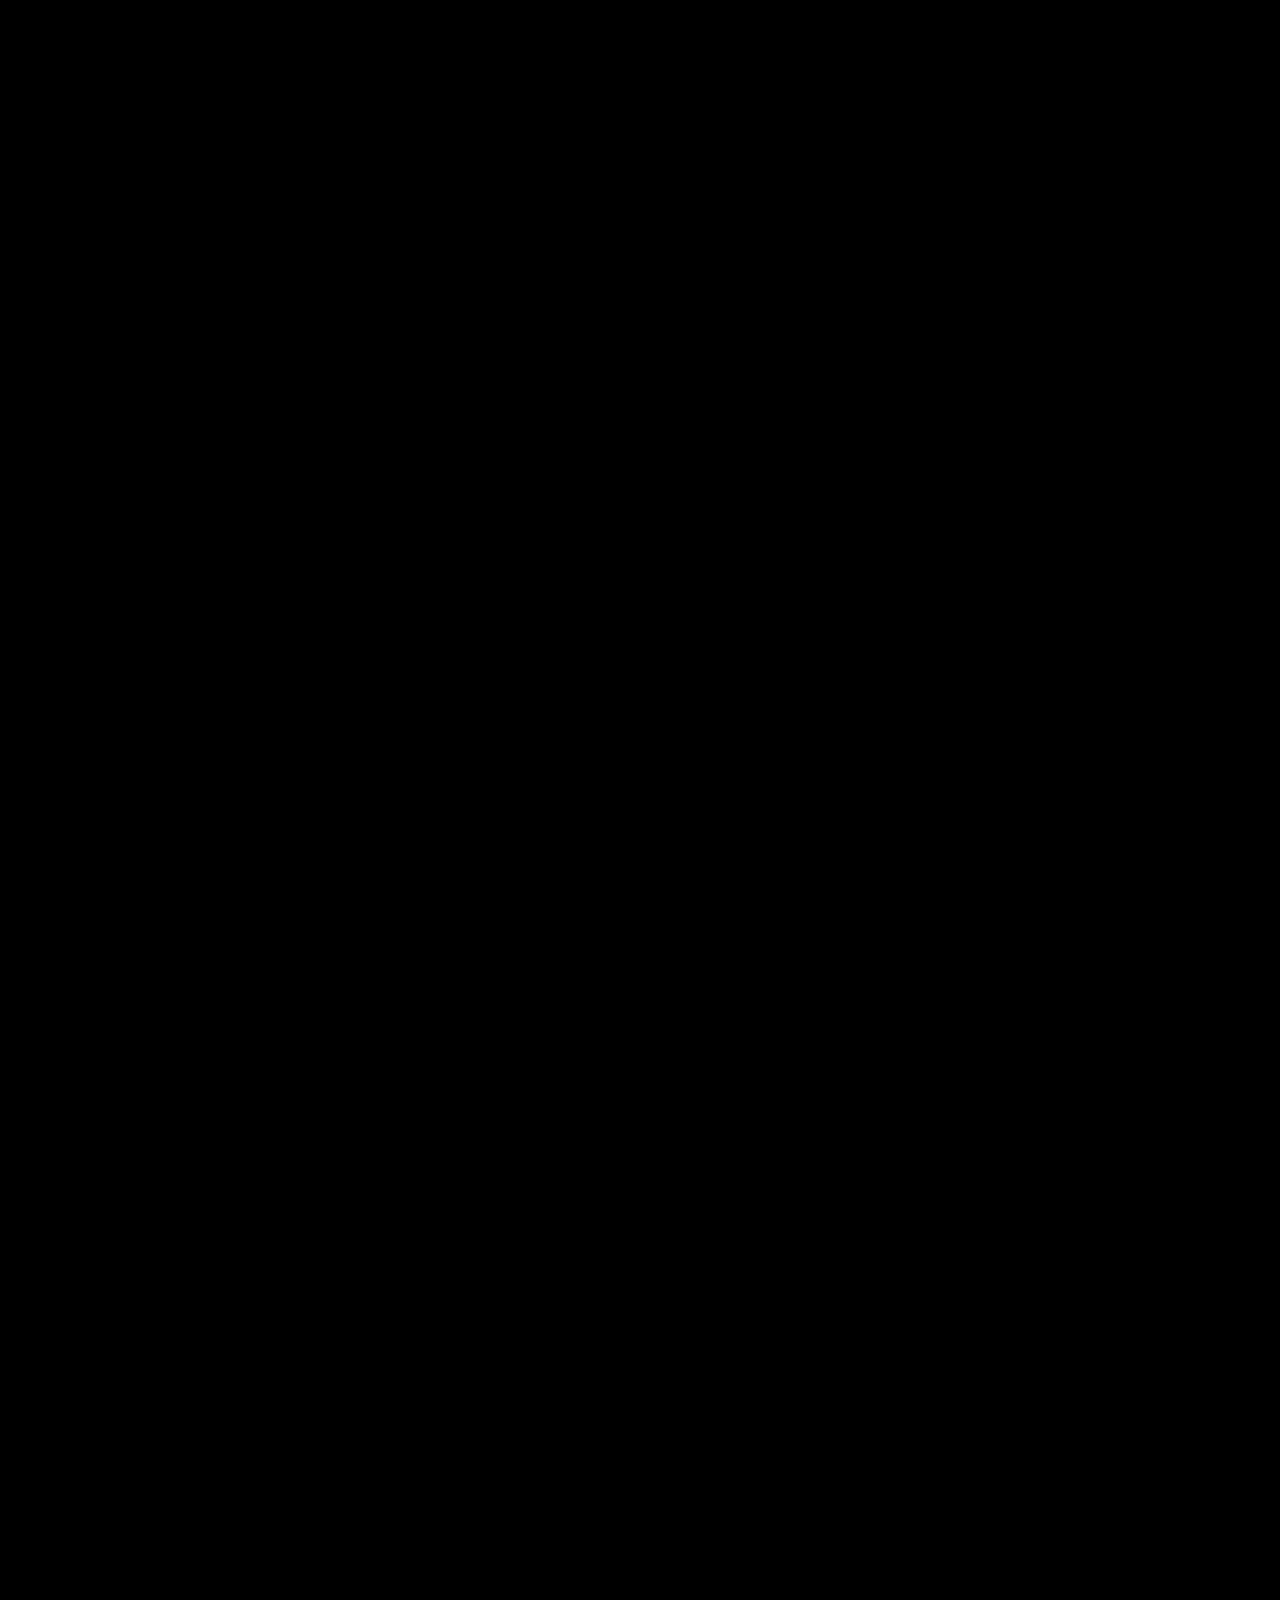
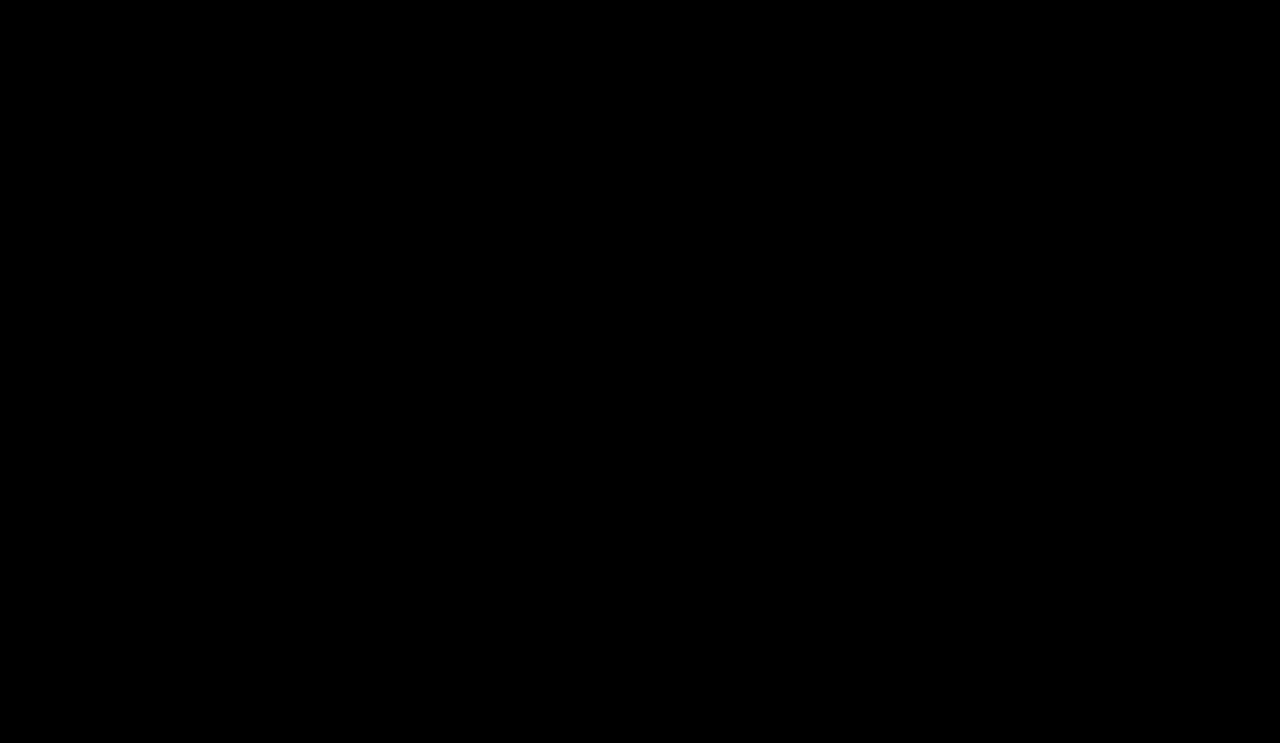
==== galerie.html @ baab4186 "Replace all site images, add design systems, gallery page, and living guide Site-wide image replacem" ====
<!DOCTYPE html>
<html lang="de" data-theme="dark"><head>
  <meta charset="UTF-8">
  <meta name="viewport" content="width=device-width, initial-scale=1.0">
  <title>Galerie — Fudoshin Karate-Do Club Wien</title>
  <meta name="description" content="Fotos aus dem Training, Prüfungen und Veranstaltungen des Fudoshin Karate-Do Club Wien.">
  <meta name="theme-color" id="metaThemeColor" content="#000000">
  <link rel="icon" type="image/svg+xml" href="data:image/svg+xml,%3Csvg xmlns='http://www.w3.org/2000/svg' viewBox='0 0 64 64'%3E%3Ccircle cx='32' cy='32' r='22' fill='%23b53a3a' stroke='white' stroke-width='8'/%3E%3C/svg%3E">
  <link rel="preconnect" href="https://fonts.googleapis.com">
  <link rel="preconnect" href="https://fonts.gstatic.com" crossorigin="">
  <link href="https://fonts.googleapis.com/css2?family=Bebas+Neue&amp;family=IBM+Plex+Mono:ital,wght@0,400;0,700;1,400&amp;display=swap" rel="stylesheet">

  <link rel="stylesheet" href="styles.css">
  <style>
    /* ═══════════════════════════════════════════
       GALLERY PAGE — cluster layout
    ═══════════════════════════════════════════ */
    .gallery-cluster {
      grid-column: 1 / -1;
      margin-bottom: 4rem;
    }
    .gallery-cluster__header {
      display: flex;
      align-items: baseline;
      gap: 1rem;
      margin-bottom: 1.2rem;
      padding-bottom: 0.6rem;
      border-bottom: 1px solid color-mix(in srgb, var(--color-border) 20%, transparent);
    }
    .gallery-cluster__title {
      font-family: var(--font-display);
      font-size: clamp(1.4rem, 2.5vw, 2rem);
      text-transform: uppercase;
      letter-spacing: 0.02em;
    }
    .gallery-cluster__count {
      font-size: 0.72rem;
      opacity: 0.3;
      letter-spacing: 0.08em;
    }
    .gallery-cluster__grid {
      display: grid;
      grid-template-columns: repeat(4, 1fr);
      gap: var(--gap);
    }
    .gallery-cluster__item {
      overflow: hidden;
      cursor: pointer;
    }
    .gallery-cluster__item img {
      width: 100%;
      aspect-ratio: 3/2;
      object-fit: cover;
      transition: transform 500ms var(--ease-out), filter 300ms ease;
    }
    .gallery-cluster__item:hover img {
      transform: scale(1.03);
      filter: brightness(1.1);
    }
    .gallery-cluster__item:active img {
      transform: scale(0.96);
      transition: transform 80ms ease;
    }
    /* Caption — hidden by default, activate with .gallery-cluster--captions on parent */
    .gallery-cluster__caption {
      display: none;
      font-size: 0.7rem;
      opacity: 0.4;
      padding: 0.4rem 0;
      letter-spacing: 0.03em;
    }
    .gallery-cluster--captions .gallery-cluster__caption {
      display: block;
    }
    @media (max-width: 768px) {
      .gallery-cluster__grid { grid-template-columns: repeat(2, 1fr); }
    }
  </style>
</head>
<body>

  <!-- NAV — same as index.html, links point to index.html#section -->
  <nav class="nav" role="navigation" aria-label="Hauptnavigation">
    <a href="index.html" class="nav__logo">Fudoshin Karate-Do</a>
    <ul class="nav__links">
      <li><a href="index.html#ueber" data-i18n="nav.about">Über uns</a></li>
      <li><a href="index.html#training" data-i18n="nav.schedule">Trainingszeiten</a></li>
      <li><a href="index.html#preise" data-i18n="nav.pricing">Preise</a></li>
      <li><a href="index.html#team" data-i18n="nav.team">Team</a></li>
      <li><a href="galerie.html" class="nav__active">Galerie</a></li>
      <li><a href="index.html#sommercamp" data-i18n="nav.camp">Sommercamp</a></li>
      <li><a href="index.html#kontakt" data-i18n="nav.contact">Kontakt</a></li>
      <li><a href="index.html#mitglied" class="nav__cta" data-i18n="nav.cta">Mitglied werden</a></li>
    </ul>
    <button class="nav__theme" id="themeToggle" aria-label="Theme wechseln">
      <span class="icon-moon">☽</span>
      <span class="icon-sun">☀</span>
    </button>
    <button class="nav__hamburger" id="hamburger" aria-label="Menü öffnen" aria-expanded="false">
      <span></span><span></span><span></span>
    </button>
  </nav>

  <!-- NAV — mobile overlay -->
  <div class="nav__overlay" id="nav-overlay" role="dialog" aria-modal="true" aria-label="Navigation">
    <button class="nav__close" id="navClose" aria-label="Menü schließen">✕</button>
    <a href="index.html#ueber" data-i18n="nav.about">Über uns</a>
    <a href="index.html#training" data-i18n="nav.schedule">Trainingszeiten</a>
    <a href="index.html#preise" data-i18n="nav.pricing">Preise</a>
    <a href="index.html#team" data-i18n="nav.team">Team</a>
    <a href="galerie.html">Galerie</a>
    <a href="index.html#sommercamp" data-i18n="nav.camp">Sommercamp</a>
    <a href="index.html#kontakt" data-i18n="nav.contact">Kontakt</a>
    <a href="index.html#mitglied" class="nav__cta-overlay" data-i18n="nav.cta">Mitglied werden</a>
    <div class="nav__overlay-footer">
      <span class="nav__overlay-footer-brand">Fudoshin Karate-Do · Wien</span>
      <span class="nav__overlay-footer-meta">Shotokan · Seit 2010</span>
    </div>
  </div>

  <!-- MAIN -->
  <div class="container_all">
    <div class="container_content">

      <section class="section" id="galerie">
        <div class="section_wrapper">
          <h2 class="reveal">Galerie</h2>

          <!-- CLUSTER: TRAINING -->
          <div class="gallery-cluster reveal-group">
            <div class="gallery-cluster__header">
              <h3 class="gallery-cluster__title">Training</h3>
              <span class="gallery-cluster__count">12 Fotos</span>
            </div>
            <div class="gallery-cluster__grid">
              <figure class="gallery-cluster__item"><img src="images/gallery/fudoshin-karate-do-wien_kata-line-wide.jpg" alt="Kata-Training in der Gruppe — Fudoshin Karate-Do Wien" loading="lazy"><figcaption class="gallery-cluster__caption"></figcaption></figure>
              <figure class="gallery-cluster__item"><img src="images/gallery/fudoshin-karate-do-wien_kata-row-wide.jpg" alt="Zenkutsu-dachi Reihe — Fudoshin Karate-Do Wien" loading="lazy"><figcaption class="gallery-cluster__caption"></figcaption></figure>
              <figure class="gallery-cluster__item"><img src="images/gallery/fudoshin-karate-do-wien_instructor-leading.jpg" alt="Trainer leitet das Training — Fudoshin Karate-Do Wien" loading="lazy"><figcaption class="gallery-cluster__caption"></figcaption></figure>
              <figure class="gallery-cluster__item"><img src="images/gallery/fudoshin-karate-do-wien_group-kumite.jpg" alt="Kumite-Übung in der Gruppe — Fudoshin Karate-Do Wien" loading="lazy"><figcaption class="gallery-cluster__caption"></figcaption></figure>
              <figure class="gallery-cluster__item"><img src="images/gallery/fudoshin-karate-do-wien_group-technique.jpg" alt="Techniktraining — Fudoshin Karate-Do Wien" loading="lazy"><figcaption class="gallery-cluster__caption"></figcaption></figure>
              <figure class="gallery-cluster__item"><img src="images/gallery/fudoshin-karate-do-wien_kumite-sparring.jpg" alt="Kumite-Sparring — Fudoshin Karate-Do Wien" loading="lazy"><figcaption class="gallery-cluster__caption"></figcaption></figure>
              <figure class="gallery-cluster__item"><img src="images/gallery/fudoshin-karate-do-wien_kick-portrait.jpg" alt="Mae-geri Übung — Fudoshin Karate-Do Wien" loading="lazy"><figcaption class="gallery-cluster__caption"></figcaption></figure>
              <figure class="gallery-cluster__item"><img src="images/gallery/fudoshin-karate-do-wien_kick-line-portrait.jpg" alt="Kick-Übung an der Bank — Fudoshin Karate-Do Wien" loading="lazy"><figcaption class="gallery-cluster__caption"></figcaption></figure>
              <figure class="gallery-cluster__item"><img src="images/gallery/fudoshin-karate-do-wien_group-kick-line.jpg" alt="Kick-Reihe im Training — Fudoshin Karate-Do Wien" loading="lazy"><figcaption class="gallery-cluster__caption"></figcaption></figure>
              <figure class="gallery-cluster__item"><img src="images/gallery/fudoshin-karate-do-wien_seiza-meditation.jpg" alt="Seiza-Meditation im Dojo — Fudoshin Karate-Do Wien" loading="lazy"><figcaption class="gallery-cluster__caption"></figcaption></figure>
              <figure class="gallery-cluster__item"><img src="images/gallery/fudoshin-karate-do-wien_training-walk.jpg" alt="Training im Dojo — Fudoshin Karate-Do Wien" loading="lazy"><figcaption class="gallery-cluster__caption"></figcaption></figure>
              <figure class="gallery-cluster__item"><img src="images/gallery/fudoshin-karate-do-wien_kata-line-close.jpg" alt="Kata-Training Nahaufnahme — Fudoshin Karate-Do Wien" loading="lazy"><figcaption class="gallery-cluster__caption"></figcaption></figure>
            </div>
          </div>

          <!-- CLUSTER: PRÜFUNG -->
          <div class="gallery-cluster reveal-group">
            <div class="gallery-cluster__header">
              <h3 class="gallery-cluster__title">Gürtelprüfung 2025</h3>
              <span class="gallery-cluster__count">8 Fotos</span>
            </div>
            <div class="gallery-cluster__grid">
              <figure class="gallery-cluster__item"><img src="images/gallery/fudoshin-karate-do-wien_prufung-hall-overview.jpg" alt="Gürtelprüfung Übersicht — Fudoshin Karate-Do Wien" loading="lazy"><figcaption class="gallery-cluster__caption"></figcaption></figure>
              <figure class="gallery-cluster__item"><img src="images/gallery/fudoshin-karate-do-wien_prufung-kids-kata.jpg" alt="Kinder bei der Kata-Prüfung — Fudoshin Karate-Do Wien" loading="lazy"><figcaption class="gallery-cluster__caption"></figcaption></figure>
              <figure class="gallery-cluster__item"><img src="images/gallery/fudoshin-karate-do-wien_prufung-kata-line.jpg" alt="Kata-Reihe bei der Prüfung — Fudoshin Karate-Do Wien" loading="lazy"><figcaption class="gallery-cluster__caption"></figcaption></figure>
              <figure class="gallery-cluster__item"><img src="images/gallery/fudoshin-karate-do-wien_prufung-kids-wide.jpg" alt="Kinder-Prüfung Gruppenaufnahme — Fudoshin Karate-Do Wien" loading="lazy"><figcaption class="gallery-cluster__caption"></figcaption></figure>
              <figure class="gallery-cluster__item"><img src="images/gallery/fudoshin-karate-do-wien_prufung-solo-kid.jpg" alt="Einzelprüfung Kind — Fudoshin Karate-Do Wien" loading="lazy"><figcaption class="gallery-cluster__caption"></figcaption></figure>
              <figure class="gallery-cluster__item"><img src="images/gallery/fudoshin-karate-do-wien_prufung-certificate.jpg" alt="Urkundenverleihung — Fudoshin Karate-Do Wien" loading="lazy"><figcaption class="gallery-cluster__caption"></figcaption></figure>
              <figure class="gallery-cluster__item"><img src="images/gallery/fudoshin-karate-do-wien_prufung-group-celebration.jpg" alt="Gruppenfeier nach der Prüfung — Fudoshin Karate-Do Wien" loading="lazy"><figcaption class="gallery-cluster__caption"></figcaption></figure>
              <figure class="gallery-cluster__item"><img src="images/gallery/fudoshin-karate-do-wien_prufung-trainers-kids.jpg" alt="Trainer feiern mit Kindern — Fudoshin Karate-Do Wien" loading="lazy"><figcaption class="gallery-cluster__caption"></figcaption></figure>
            </div>
          </div>

          <!-- CLUSTER: SELBSTVERTEIDIGUNG (placeholder) -->
          <!--
          <div class="gallery-cluster reveal-group">
            <div class="gallery-cluster__header">
              <h3 class="gallery-cluster__title">Selbstverteidigung</h3>
              <span class="gallery-cluster__count">— Fotos folgen</span>
            </div>
            <div class="gallery-cluster__grid"></div>
          </div>
          -->

        </div>
      </section>

    </div>
  </div>

  <!-- FOOTER — same as index.html -->
  <footer class="footer reveal">
    <div class="footer__brand">
      <div class="footer__brand-header">
        <h2>Fudoshin<br>Karate-Do</h2>
        <img class="footer__brand-logo" src="images/thumb/photo-01.png" alt="Fudoshin Karate-Do Club Wien" loading="lazy">
      </div>
      <p data-i18n="footer.tagline">Shotokan Karate · Wien, Österreich</p>
      <div class="footer__social">
        <a href="https://www.facebook.com/groups/2902313330065879/" target="_blank" rel="noopener" aria-label="Facebook"><svg viewBox="0 0 24 24"><path d="M24 12.073c0-6.627-5.373-12-12-12s-12 5.373-12 12c0 5.99 4.388 10.954 10.125 11.854v-8.385H7.078v-3.47h3.047V9.43c0-3.007 1.792-4.669 4.533-4.669 1.312 0 2.686.235 2.686.235v2.953H15.83c-1.491 0-1.956.925-1.956 1.874v2.25h3.328l-.532 3.47h-2.796v8.385C19.612 23.027 24 18.062 24 12.073z"/></svg></a>
        <a href="#" target="_blank" rel="noopener" aria-label="Instagram"><svg viewBox="0 0 24 24"><path d="M12 2.163c3.204 0 3.584.012 4.85.07 3.252.148 4.771 1.691 4.919 4.919.058 1.265.069 1.645.069 4.849 0 3.205-.012 3.584-.069 4.849-.149 3.225-1.664 4.771-4.919 4.919-1.266.058-1.644.07-4.85.07-3.204 0-3.584-.012-4.849-.07-3.26-.149-4.771-1.699-4.919-4.92-.058-1.265-.07-1.644-.07-4.849 0-3.204.013-3.583.07-4.849.149-3.227 1.664-4.771 4.919-4.919 1.266-.057 1.645-.069 4.849-.069zM12 0C8.741 0 8.333.014 7.053.072 2.695.272.273 2.69.073 7.052.014 8.333 0 8.741 0 12c0 3.259.014 3.668.072 4.948.2 4.358 2.618 6.78 6.98 6.98C8.333 23.986 8.741 24 12 24c3.259 0 3.668-.014 4.948-.072 4.354-.2 6.782-2.618 6.979-6.98.059-1.28.073-1.689.073-4.948 0-3.259-.014-3.667-.072-4.947-.196-4.354-2.617-6.78-6.979-6.98C15.668.014 15.259 0 12 0zm0 5.838a6.162 6.162 0 100 12.324 6.162 6.162 0 000-12.324zM12 16a4 4 0 110-8 4 4 0 010 8zm6.406-11.845a1.44 1.44 0 100 2.881 1.44 1.44 0 000-2.881z"/></svg></a>
      </div>
    </div>
    <div class="footer__col">
      <h3 data-i18n="footer.nav.title">Navigation</h3>
      <ul>
        <li><a href="index.html#ueber" data-i18n="nav.about">Über uns</a></li>
        <li><a href="index.html#training" data-i18n="nav.schedule">Trainingszeiten</a></li>
        <li><a href="index.html#preise" data-i18n="nav.pricing">Preise</a></li>
        <li><a href="index.html#team" data-i18n="nav.team">Team</a></li>
        <li><a href="index.html#aktivitaeten" data-i18n="nav.activities">Aktivitäten</a></li>
      </ul>
    </div>
    <div class="footer__col">
      <h3 data-i18n="footer.locations.title">Standorte</h3>
      <ul>
        <li>Pöchlarnstraße 14, 1200</li>
        <li>Wolfgang-Schmälzl-Gasse 13, 1020</li>
        <li>Karajangasse 14, 1200</li>
      </ul>
    </div>
    <div class="footer__col">
      <h3 data-i18n="footer.credit.title">Website Design</h3>
      <ul><li><a href="https://sethweiner.org" target="_blank" rel="noopener">Seth Weiner</a></li></ul>
      <p class="footer__sportunion" data-i18n="footer.sportunion">Mitglied der Sportunion Wien</p>
      <p class="footer__sponsor-cta"><a href="mailto:office@fudoshin.at?subject=Sponsoring-Anfrage" data-i18n="footer.sponsor">Sponsoring-Anfrage →</a></p>
    </div>
    <div class="footer__bottom">
      <span data-i18n="footer.copyright">© 2026 Fudoshin Karate-Do Club Wien</span>
      <span data-i18n-html="footer.legal"><a href="#">Impressum</a> · <a href="#">Datenschutz</a></span>
    </div>
  </footer>

  <!-- LIGHTBOX — same as index.html -->
  <div class="lightbox" id="lightbox" role="dialog" aria-modal="true" aria-label="Foto-Galerie">
    <button class="lightbox__close" id="lightboxClose" aria-label="Schließen">✕</button>
    <button class="lightbox__nav lightbox__prev" id="lightboxPrev" aria-label="Vorheriges Bild">‹</button>
    <button class="lightbox__nav lightbox__next" id="lightboxNext" aria-label="Nächstes Bild">›</button>
    <img class="lightbox__img" id="lightboxImg" src="" alt="">
    <div class="lightbox__counter" id="lightboxCounter"></div>
  </div>

  <script>
    // ── THEME ──
    const storedTheme = localStorage.getItem('fudoshin-theme');
    if (storedTheme) document.documentElement.setAttribute('data-theme', storedTheme);
    document.getElementById('themeToggle').addEventListener('click', () => {
      const next = document.documentElement.getAttribute('data-theme') === 'dark' ? 'light' : 'dark';
      document.documentElement.setAttribute('data-theme', next);
      localStorage.setItem('fudoshin-theme', next);
    });

    // ── HAMBURGER ──
    const hamburger = document.getElementById('hamburger');
    const overlay = document.getElementById('nav-overlay');
    const navClose = document.getElementById('navClose');
    hamburger.addEventListener('click', () => { overlay.classList.add('is-open'); document.body.style.overflow = 'hidden'; });
    navClose.addEventListener('click', () => { overlay.classList.remove('is-open'); document.body.style.overflow = ''; });
    overlay.querySelectorAll('a').forEach(a => a.addEventListener('click', () => { overlay.classList.remove('is-open'); document.body.style.overflow = ''; }));

    // ── SCROLL REVEAL ──
    const revealEls = document.querySelectorAll('.reveal, .reveal-group');
    const observer = new IntersectionObserver((entries) => {
      entries.forEach(entry => {
        if (entry.isIntersecting) { entry.target.classList.add('revealed'); observer.unobserve(entry.target); }
      });
    }, { threshold: 0.12 });
    revealEls.forEach(el => observer.observe(el));

    // ── LIGHTBOX ──
    const allImages = document.querySelectorAll('.gallery-cluster__item img');
    const lightbox = document.getElementById('lightbox');
    const lightboxImg = document.getElementById('lightboxImg');
    let currentIdx = 0;

    function openLightbox(idx) {
      currentIdx = idx;
      lightboxImg.src = allImages[idx].src;
      lightboxImg.alt = allImages[idx].alt;
      document.getElementById('lightboxCounter').textContent = (idx + 1) + ' / ' + allImages.length;
      lightbox.classList.add('is-open');
      document.body.style.overflow = 'hidden';
    }
    function closeLightbox() {
      lightbox.classList.remove('is-open');
      lightboxImg.src = '';
      document.body.style.overflow = '';
    }
    function navigate(dir) {
      currentIdx = (currentIdx + dir + allImages.length) % allImages.length;
      lightboxImg.src = allImages[currentIdx].src;
      lightboxImg.alt = allImages[currentIdx].alt;
      document.getElementById('lightboxCounter').textContent = (currentIdx + 1) + ' / ' + allImages.length;
    }

    allImages.forEach((img, idx) => {
      img.closest('.gallery-cluster__item').addEventListener('click', () => openLightbox(idx));
    });
    document.getElementById('lightboxClose').addEventListener('click', closeLightbox);
    document.getElementById('lightboxPrev').addEventListener('click', () => navigate(-1));
    document.getElementById('lightboxNext').addEventListener('click', () => navigate(1));
    lightbox.addEventListener('click', e => { if (e.target === lightbox) closeLightbox(); });
    document.addEventListener('keydown', e => {
      if (!lightbox.classList.contains('is-open')) return;
      if (e.key === 'Escape') closeLightbox();
      if (e.key === 'ArrowLeft') navigate(-1);
      if (e.key === 'ArrowRight') navigate(1);
    });

    // Touch swipe
    let touchStartX = 0, touchDeltaX = 0, isSwiping = false;
    lightbox.addEventListener('touchstart', e => { touchStartX = e.touches[0].clientX; touchDeltaX = 0; isSwiping = true; }, { passive: true });
    lightbox.addEventListener('touchmove', e => { if (!isSwiping) return; touchDeltaX = e.touches[0].clientX - touchStartX; lightboxImg.style.transform = 'translateX(' + (touchDeltaX * 0.3) + 'px)'; }, { passive: true });
    lightbox.addEventListener('touchend', () => { lightboxImg.style.transform = ''; if (Math.abs(touchDeltaX) > 50) navigate(touchDeltaX > 0 ? -1 : 1); isSwiping = false; });
  </script>
</body>
</html>
---- styles.css ----
/* ═══════════════════════════════════════════
       DESIGN TOKENS — from Webflow variables
       Toggle by setting [data-theme] on <html>
    ═══════════════════════════════════════════ */
    [data-theme="dark"] {
      --color-bg:       hsla(0, 0%, 0%, 1);
      --color-fg:       hsla(0, 0%, 92%, 1);
      --color-red:      hsla(0, 53%, 50%, 1);
      --color-surface:  hsla(0, 0%, 6%, 1);
      --color-mid:      hsla(0, 0%, 20%, 1);
      --scrollbar-bg:   hsla(0, 0%, 8%, 1);
      --scrollbar-thumb:hsla(0, 53%, 50%, 1);
    }

    [data-theme="light"] {
      --color-bg:       hsla(0, 0%, 97%, 1);
      --color-fg:       hsla(0, 0%, 8%, 1);
      --color-red:      hsla(0, 53%, 45%, 1);
      --color-surface:  hsla(0, 0%, 93%, 1);
      --color-mid:      hsla(0, 0%, 75%, 1);
      --scrollbar-bg:   hsla(0, 0%, 90%, 1);
      --scrollbar-thumb:hsla(0, 53%, 45%, 1);
    }

    :root {
      --color-text:    var(--color-fg);
      --color-border:  var(--color-fg);
      --color-off:     transparent;
      --color-accent:  var(--color-red);
      --font-display:  'Bebas Neue', sans-serif;
      --font-body:     Arial, sans-serif;
      --nav-h:         4rem;
      --pad:           6rem;
      --gap:           2rem;
      --ease-out:      cubic-bezier(0.16, 1, 0.3, 1);
      --t-theme:       background-color 400ms var(--ease-out),
                       color 400ms var(--ease-out),
                       border-color 400ms var(--ease-out);
    }

    /* ═══════════════════════════════════════════
       MOBILE TAP & PRESS STATES
    ═══════════════════════════════════════════ */
    @media (hover: none) and (pointer: coarse) {
      /* Eliminate tap-highlight on all interactive elements */
      *, *::before, *::after { -webkit-tap-highlight-color: transparent; }

      /* Subtle scale-down on press for haptic feel */
      .nav__links a:active,
      .nav__overlay a:active,
      .nav__theme:active,
      .nav__lang-btn:active,
      .nav__hamburger:active,
      .form-strip__cta:active,
      .sticker__tab:active,
      .sticker__cta:active,
      .footer a:active,
      .gt-cell--day:active,
      .preise-card:active,
      .photo-grid img:active,
      .legal-trigger:active {
        transform: scale(0.96);
        transition: transform 80ms ease;
      }

      /* Brand-red flash on tap for key interactive elements */
      .nav__overlay a:active,
      .form-strip__cta:active,
      .sticker__cta:active,
      .nav__links a:active {
        color: var(--color-accent);
      }
      .form-strip__cta:active {
        border-color: var(--color-accent);
      }
      .form-strip__cta--accent:active {
        background: #8b2d2d;
        border-color: #8b2d2d;
        color: #fff;
      }
    }

    /* ═══════════════════════════════════════════
       CUSTOM SCROLLBAR
    ═══════════════════════════════════════════ */
    ::-webkit-scrollbar               { width: 6px; }
    ::-webkit-scrollbar-track         { background: var(--scrollbar-bg); }
    ::-webkit-scrollbar-thumb         { background: var(--scrollbar-thumb); border-radius: 3px; }
    ::-webkit-scrollbar-thumb:hover   { background: var(--color-accent); }
    * { scrollbar-width: thin; scrollbar-color: var(--scrollbar-thumb) var(--scrollbar-bg); }

    /* ═══════════════════════════════════════════
       TEXT SELECTION
    ═══════════════════════════════════════════ */
    ::selection      { background: hsla(0, 53%, 50%, 0.4); }
    ::-moz-selection { background: hsla(0, 53%, 50%, 0.4); }

    /* ═══════════════════════════════════════════
       RESET
    ═══════════════════════════════════════════ */
    *, *::before, *::after { box-sizing: border-box; margin: 0; padding: 0; }

    html { scrollbar-gutter: stable; }

    body {
      background: var(--color-bg);
      color: var(--color-text);
      font-family: var(--font-body);
      font-size: 18px;
      line-height: 1.3;
      transition: var(--t-theme);
      overflow-x: hidden;
      opacity: 0;
    }
    body.is-loaded {
      opacity: 1;
      transition: opacity 600ms ease;
    }

    img  { display: block; max-width: 100%; }
    a    { color: inherit; text-decoration: none; }

    h1 {
      font-family: var(--font-display);
      font-size: clamp(3rem, 8vw, 5rem);
      line-height: 1;
      font-weight: 400;
      text-transform: uppercase;
    }
    h2 {
      font-family: var(--font-display);
      font-size: clamp(2rem, 4vw, 3rem);
      line-height: 1; font-weight: 400;
      text-transform: uppercase;
    }
    h3 { font-size: 1.5rem; line-height: 1.2; font-weight: 700; letter-spacing: 0.03rem; }
    p  { font-size: 1.1rem; line-height: 1.5; letter-spacing: 0.02rem; margin-bottom: 0.5rem; padding-top: 0.5rem; }
    strong { color: var(--color-accent); }

    /* ═══════════════════════════════════════════
       NAV
    ═══════════════════════════════════════════ */
    .nav {
      position: fixed;
      top: 0; left: 1rem; right: 1rem;
      height: var(--nav-h);
      z-index: 1000;
      background: var(--color-bg);
      border-bottom: 1px solid var(--color-border);
      display: flex;
      align-items: stretch;
      transition: var(--t-theme);
    }

    .nav__logo {
      display: flex; align-items: center;
      padding: 0 1.5rem;
      font-family: var(--font-display);
      font-size: 1.1rem; letter-spacing: 0.08em;
      text-transform: uppercase; white-space: nowrap;
      flex-shrink: 0;
      border-right: 1px solid var(--color-border);
      transition: var(--t-theme);
    }

    .nav__links {
      display: flex; align-items: stretch;
      list-style: none; margin-left: auto;
      max-width: 0; overflow: hidden;
      transition: max-width 0ms 280ms;
    }
    .nav__links li { display: flex; }
    .nav__links a {
      display: flex; align-items: center;
      padding: 0 1.25rem;
      font-size: 0.85rem; letter-spacing: 0.06em;
      text-transform: uppercase;
      border-left: 1px solid transparent;
      white-space: nowrap;
      opacity: 0; transform: translateX(2px);
      transition: opacity 180ms ease, transform 180ms ease, background 200ms ease, color 200ms ease;
    }
    .nav__links li:nth-child(1) a { transition-delay: 0ms; }
    .nav__links li:nth-child(2) a { transition-delay: 20ms; }
    .nav__links li:nth-child(3) a { transition-delay: 40ms; }
    .nav__links li:nth-child(4) a { transition-delay: 60ms; }
    .nav__links li:nth-child(5) a { transition-delay: 80ms; }
    .nav__links li:nth-child(6) a { transition-delay: 100ms; }
    .nav__links li:nth-child(7) a { transition-delay: 120ms; }
    .nav__links a:hover { background: var(--color-fg); color: var(--color-bg); }

    /* Scrollspy — active section highlight */
    .nav__links a.is-active {
      color: var(--color-accent);
      box-shadow: inset 0 -2px 0 var(--color-accent);
    }
    .nav__links a.is-active:hover {
      background: var(--color-fg); color: var(--color-bg);
      box-shadow: none;
    }

    /* Action links separator — modal openers are a different kind of thing */
    .nav__links .nav__action-sep {
      display: flex; align-items: center;
      padding: 0 0.2rem;
      opacity: 0.15;
      font-size: 0.5rem;
      letter-spacing: 0;
      user-select: none;
    }

    .nav__links a.nav__cta {
      background: var(--color-accent); color: #fff;
      border-left-color: var(--color-accent); font-weight: 700;
    }
    .nav__links a.nav__cta:hover { background: var(--color-fg); color: var(--color-bg); border-left-color: var(--color-fg); }

    /* Theme toggle button */
    .nav__theme {
      display: flex; align-items: center; justify-content: center;
      width: var(--nav-h);
      background: none; border: none;
      border-left: 1px solid var(--color-border);
      color: var(--color-fg);
      cursor: pointer;
      font-size: 1rem;
      flex-shrink: 0;
      margin-left: auto; /* pushes controls right when links are hidden */
      transition: background 200ms ease, var(--t-theme);
    }
    .nav__theme:hover { background: var(--color-fg); color: var(--color-bg); }
    .nav__theme .icon-sun  { display: none; }
    .nav__theme .icon-moon { display: block; }
    [data-theme="light"] .nav__theme .icon-sun  { display: block; }
    [data-theme="light"] .nav__theme .icon-moon { display: none; }

    /* ── Language toggle ── */
    .nav__lang {
      position: relative;
      display: flex; align-items: stretch;
      flex-shrink: 0;
    }
    .nav__lang-btn {
      display: flex; align-items: center; justify-content: center;
      padding: 0 1.1rem;
      background: none; border: none;
      border-left: 1px solid var(--color-border);
      color: var(--color-fg);
      font-family: var(--font-display);
      font-size: 0.9rem; letter-spacing: 0.12em;
      cursor: pointer; white-space: nowrap;
      transition: background 200ms ease, color 200ms ease, var(--t-theme);
    }
    .nav__lang-btn::after {
      content: '';
      display: inline-block;
      width: 5px; height: 5px;
      border-right: 1px solid currentColor;
      border-bottom: 1px solid currentColor;
      transform: rotate(45deg);
      margin-left: 6px; margin-top: -2px;
      transition: transform 200ms ease;
    }
    .nav__lang.is-open .nav__lang-btn::after { transform: rotate(-135deg); margin-top: 2px; }
    .nav__lang-btn:hover,
    .nav__lang.is-open .nav__lang-btn { background: var(--color-fg); color: var(--color-bg); }
    .nav__lang-dropdown {
      position: absolute;
      top: 100%; right: 0;
      min-width: 100%;
      background: var(--color-bg);
      border: 1px solid var(--color-border);
      border-top: none;
      list-style: none;
      z-index: 1001;
      opacity: 0; pointer-events: none;
      transform: translateY(-4px);
      transition: opacity 180ms ease, transform 180ms ease, var(--t-theme);
    }
    .nav__lang.is-open .nav__lang-dropdown {
      opacity: 1; pointer-events: all; transform: translateY(0);
    }
    .nav__lang-dropdown li + li { border-top: 1px solid var(--color-border); }
    .nav__lang-dropdown li button {
      display: block; width: 100%;
      padding: 0.6rem 1.1rem;
      background: none; border: none;
      color: var(--color-fg);
      font-family: var(--font-display);
      font-size: 0.85rem; letter-spacing: 0.12em;
      text-align: center; cursor: pointer;
      transition: background 150ms ease;
    }
    .nav__lang-dropdown li button:hover { background: var(--color-fg); color: var(--color-bg); }

    /* ── Custom Select ── */
    .custom-select { position: relative; }
    .custom-select__trigger {
      width: 100%;
      background: transparent; border: none;
      border-bottom: 1px solid var(--color-mid);
      color: var(--color-fg);
      font-family: var(--font-body); font-size: 1rem;
      padding: 0.75rem 2rem 0.75rem 0;
      text-align: left; cursor: pointer; outline: none;
      background-image: url("data:image/svg+xml,%3Csvg xmlns='http://www.w3.org/2000/svg' width='10' height='6' viewBox='0 0 10 6'%3E%3Cpath d='M1 1l4 4 4-4' stroke='%23ebebeb' stroke-width='1.5' fill='none' stroke-linecap='round' stroke-linejoin='round'/%3E%3C/svg%3E");
      background-repeat: no-repeat;
      background-position: right 0.25rem center;
      transition: border-color 200ms ease, color 400ms ease;
    }
    [data-theme="light"] .custom-select__trigger {
      background-image: url("data:image/svg+xml,%3Csvg xmlns='http://www.w3.org/2000/svg' width='10' height='6' viewBox='0 0 10 6'%3E%3Cpath d='M1 1l4 4 4-4' stroke='%23141414' stroke-width='1.5' fill='none' stroke-linecap='round' stroke-linejoin='round'/%3E%3C/svg%3E");
    }
    .custom-select__trigger.is-placeholder { opacity: 0.35; }
    .custom-select.is-open .custom-select__trigger,
    .custom-select__trigger:focus { border-bottom-color: var(--color-accent); }
    .custom-select__dropdown {
      display: none;
      position: absolute;
      top: calc(100% + 1px); left: 0; right: 0;
      background: var(--color-surface);
      border: 1px solid var(--color-border);
      list-style: none; z-index: 500;
      max-height: 220px; overflow-y: auto;
    }
    .custom-select.is-open .custom-select__dropdown { display: block; }
    .custom-select__dropdown li + li { border-top: 1px solid var(--color-mid); }
    .custom-select__dropdown li button {
      display: block; width: 100%;
      padding: 0.65rem 1rem;
      background: none; border: none;
      color: var(--color-fg);
      font-family: var(--font-body); font-size: 1rem;
      text-align: left; cursor: pointer;
      transition: background 150ms ease, color 150ms ease;
    }
    .custom-select__dropdown li button:hover { background: var(--color-accent); color: #fff; }
    .custom-select__dropdown li button.is-selected { opacity: 0.4; cursor: default; }
    .custom-select__dropdown li button.is-selected:hover { background: none; color: var(--color-fg); }

    /* Hamburger */
    .nav__hamburger {
      display: flex; flex-direction: column;
      justify-content: center; gap: 5px;
      width: var(--nav-h); padding: 1.1rem;
      cursor: pointer; border: none; background: none; flex-shrink: 0;
    }
    .nav__hamburger span {
      display: block; height: 1px;
      background: var(--color-fg);
      transition: transform 300ms ease, opacity 200ms ease, background 400ms ease;
    }
    .nav__hamburger.is-open span:nth-child(1) { transform: translateY(6px) rotate(45deg); }
    .nav__hamburger.is-open span:nth-child(2) { opacity: 0; }
    .nav__hamburger.is-open span:nth-child(3) { transform: translateY(-6px) rotate(-45deg); }

    /* Mobile overlay */
    .nav__overlay {
      display: none; position: fixed; inset: 0;
      background: var(--color-bg);
      z-index: 1001; /* above nav (1000) so the ✕ button is always clickable */
      flex-direction: column; align-items: stretch;
      overflow-y: auto;
      padding-top: clamp(3.5rem, 10vh, 6rem);
      padding-bottom: 4.5rem;
      transition: var(--t-theme);
      /* clip from top for entry animation */
      clip-path: inset(0 0 100% 0);
      pointer-events: none;
    }
    .nav__overlay.is-open {
      display: flex;
      pointer-events: all;
      animation: overlayIn 620ms var(--ease-out) forwards;
    }

    @keyframes overlayIn {
      from { clip-path: inset(0 0 100% 0); }
      to   { clip-path: inset(0 0 0% 0); }
    }

    .nav__overlay a {
      font-family: var(--font-display);
      font-size: clamp(2.5rem, 8vw, 4.5rem);
      letter-spacing: 0.04em; text-transform: uppercase;
      padding: 0.6rem var(--pad);
      border-bottom: 1px solid var(--color-border);
      transition: color 150ms ease;
      opacity: 0;
      animation: none;
    }
    .nav__overlay.is-open a { animation: fadeSlideIn 420ms var(--ease-out) forwards; }
    .nav__overlay.is-open a:nth-child(2) { animation-delay:  80ms; }
    .nav__overlay.is-open a:nth-child(3) { animation-delay: 140ms; }
    .nav__overlay.is-open a:nth-child(4) { animation-delay: 195ms; }
    .nav__overlay.is-open a:nth-child(5) { animation-delay: 245ms; }
    .nav__overlay.is-open a:nth-child(6) { animation-delay: 290ms; }
    .nav__overlay.is-open a:nth-child(7) { animation-delay: 330ms; }

    @keyframes fadeSlideIn {
      from { opacity: 0; transform: translateY(12px); }
      to   { opacity: 1; transform: translateY(0); }
    }

    .nav__overlay a:hover { color: var(--color-accent); }
    .nav__overlay a.nav__cta-overlay { color: var(--color-accent); }

    /* Overlay brand footer */
    .nav__overlay-footer {
      margin-top: auto;
      padding: 1.5rem var(--pad);
      display: flex; align-items: center; justify-content: space-between;
      opacity: 0;
      transition: opacity 400ms ease 350ms;
    }
    .nav__overlay.is-open .nav__overlay-footer { opacity: 1; }
    .nav__overlay-footer-brand {
      font-family: var(--font-display);
      font-size: 0.85rem; letter-spacing: 0.1em;
      text-transform: uppercase; opacity: 0.25;
    }
    .nav__overlay-footer-meta {
      font-size: 0.75rem; opacity: 0.2;
      letter-spacing: 0.04em;
    }

    /* Close button — properly positioned, visible, functional */
    .nav__close {
      position: absolute;
      top: 0; right: 1rem;
      width: var(--nav-h); height: var(--nav-h);
      background: none; border: none;
      color: var(--color-fg);
      font-size: 1.4rem; line-height: 1;
      cursor: pointer;
      display: flex; align-items: center; justify-content: center;
      z-index: 1001;
      transition: color 150ms ease, transform 200ms ease;
    }
    .nav__close:hover { color: var(--color-accent); transform: scale(1.15); }

    /* ═══════════════════════════════════════════
       LAYOUT
    ═══════════════════════════════════════════ */
    .container_all     { padding: 0 1rem 1rem; }
    .container_content { padding-top: calc(var(--nav-h) + 1rem); }

    /* ═══════════════════════════════════════════
       SCROLL REVEAL — base state (JS adds .revealed)
    ═══════════════════════════════════════════ */
    .reveal {
      opacity: 0;
      transform: translateY(16px);
      transition: opacity 750ms cubic-bezier(0.25, 0, 0.35, 1),
                  transform 750ms cubic-bezier(0.25, 0, 0.35, 1);
    }
    .reveal.revealed {
      opacity: 1;
      transform: translateY(0);
    }
    /* stagger children inside a reveal-group */
    .reveal-group > * {
      opacity: 0;
      transform: translateY(10px);
      transition: opacity 600ms cubic-bezier(0.25, 0, 0.35, 1),
                  transform 600ms cubic-bezier(0.25, 0, 0.35, 1);
    }
    .reveal-group.revealed > *:nth-child(1) { opacity:1; transform:none; transition-delay:  0ms; }
    .reveal-group.revealed > *:nth-child(2) { opacity:1; transform:none; transition-delay: 40ms; }
    .reveal-group.revealed > *:nth-child(3) { opacity:1; transform:none; transition-delay: 80ms; }
    .reveal-group.revealed > *:nth-child(4) { opacity:1; transform:none; transition-delay:120ms; }
    .reveal-group.revealed > *:nth-child(5) { opacity:1; transform:none; transition-delay:155ms; }
    .reveal-group.revealed > *:nth-child(6) { opacity:1; transform:none; transition-delay:185ms; }
    .reveal-group.revealed > *:nth-child(7) { opacity:1; transform:none; transition-delay:210ms; }
    .reveal-group.revealed > *:nth-child(8) { opacity:1; transform:none; transition-delay:230ms; }
    .reveal-group.revealed > *:nth-child(9) { opacity:1; transform:none; transition-delay:245ms; }
    .reveal-group.revealed > *:nth-child(10){ opacity:1; transform:none; transition-delay:256ms; }
    .reveal-group.revealed > *:nth-child(11){ opacity:1; transform:none; transition-delay:267ms; }
    .reveal-group.revealed > *:nth-child(12){ opacity:1; transform:none; transition-delay:278ms; }
    .reveal-group.revealed > *:nth-child(13){ opacity:1; transform:none; transition-delay:289ms; }
    .reveal-group.revealed > *:nth-child(14){ opacity:1; transform:none; transition-delay:300ms; }

    /* ═══════════════════════════════════════════
       HERO
    ═══════════════════════════════════════════ */
    .hero {
      display: flex; flex-direction: column;
      justify-content: center; align-items: flex-start;
      gap: var(--gap);
      min-height: 89vh;
      margin: 1rem 0 2rem;
      padding: var(--pad);
      border: 1px solid var(--color-border);
      transition: var(--t-theme);
    }

    .hero h1 {
      opacity: 0; transform: translateY(30px);
      animation: heroIn 900ms var(--ease-out) 100ms forwards;
    }
    .hero__intro {
      opacity: 0; transform: translateY(20px);
      animation: heroIn 900ms var(--ease-out) 280ms forwards;
      font-family: var(--font-display);
      font-size: clamp(1.4rem, 2.5vw, 2rem);
      line-height: 1.2; max-width: 55ch;
      font-weight: 400; opacity: 0;
    }
    @keyframes heroIn {
      to { opacity: 0.7; transform: translateY(0); }
    }
    /* override for h1 which should be full opacity */
    .hero h1 { animation-name: heroInFull; }
    @keyframes heroInFull {
      to { opacity: 1; transform: translateY(0); }
    }

    /* ═══════════════════════════════════════════
       SECTION WRAPPER
    ═══════════════════════════════════════════ */
    .section { position: relative; margin-bottom: 2rem; }

    .section_wrapper {
      position: relative; display: grid;
      padding: var(--pad);
      grid-template-columns: repeat(6, 1fr);
      column-gap: var(--gap); row-gap: var(--gap);
      border-top: 1px solid var(--color-off);
      border-right: 1px solid var(--color-border);
      border-bottom: 1px solid var(--color-off);
      border-left: 1px solid var(--color-border);
      transition: var(--t-theme);
    }
    .section_wrapper > h2 { grid-column: 1 / -1; }

    .caption {
      grid-column: 1 / -1; padding-bottom: 2rem;
      font-size: 1rem; opacity: 0.4;
    }
    .caption .text-span { font-size: 0.8rem; }

    /* ═══════════════════════════════════════════
       ÜBER — 3-col
    ═══════════════════════════════════════════ */
    .grid {
      grid-column: 1 / -1; display: grid;
      min-height: 100vh; grid-template-columns: repeat(3, 1fr);
      column-gap: var(--gap); row-gap: var(--gap);
    }
    .wrapper_text { display: grid; grid-template-columns: 1fr; row-gap: 1rem; align-content: start; }
    .h3_subtitle {
      min-height: 7vh; align-self: center;
      padding-bottom: 0.75rem;
      border-bottom: 1px solid var(--color-border);
      font-size: 1.1rem; font-weight: 700;
      letter-spacing: 0.04em; text-transform: uppercase;
      transition: var(--t-theme);
    }

    /* ═══════════════════════════════════════════
       PHOTO GRID
    ═══════════════════════════════════════════ */
    .photo-grid {
      grid-column: 1 / -1; display: grid;
      grid-template-columns: repeat(3, 1fr); gap: var(--gap);
    }
    .wrapper_image { width: 100%; overflow: hidden; cursor: pointer; }
    .wrapper_image img {
      width: 100%; aspect-ratio: 3/2; object-fit: cover;
      transition: transform 500ms var(--ease-out), filter 300ms ease;
    }
    .wrapper_image:hover img { transform: scale(1.03); filter: brightness(1.08); }
    .photo-grid__link {
      grid-column: 1 / -1;
      text-align: center;
      margin-top: 0.5rem;
    }
    .photo-grid__link a {
      font-size: 0.8rem;
      color: var(--color-text);
      opacity: 0.35;
      text-decoration: none;
      letter-spacing: 0.08em;
      transition: opacity 200ms;
    }
    .photo-grid__link a:hover { opacity: 0.8; }
    .wrapper_image--hidden { display: none; }

    /* ═══════════════════════════════════════════
       TRAININGSZEITEN
    ═══════════════════════════════════════════ */
    /* ═══════════════════════════════════════════
       TRAININGSZEITEN — schedule rows
    ═══════════════════════════════════════════ */
    .schedule {
      grid-column: 1 / -1;
      display: flex; flex-direction: column;
    }
    .schedule--days {
      display: grid;
      grid-template-columns: repeat(auto-fit, minmax(280px, 1fr));
      gap: 1.5rem;
    }
    .schedule-card {
      border: 1px solid var(--color-border);
      border-radius: 6px;
      overflow: hidden;
      transition: border-color 200ms ease;
    }
    .schedule-card:hover {
      border-color: var(--color-accent);
    }
    .schedule-card__header {
      padding: 1.2rem 1.4rem;
      border-bottom: 1px solid var(--color-border);
      display: flex;
      flex-direction: column;
      gap: 0.4rem;
    }
    .schedule-card__day {
      font-family: var(--font-display);
      font-size: clamp(1.6rem, 2.2vw, 2.2rem);
      line-height: 1; text-transform: uppercase;
      letter-spacing: 0.01em;
    }
    .schedule-card__location {
      font-size: 0.8rem; font-weight: 700;
      letter-spacing: 0.02em;
      display: flex; align-items: center; gap: 0.4rem;
      cursor: pointer;
      opacity: 0.55;
      transition: color 150ms ease, opacity 150ms ease;
    }
    .schedule-card__location:hover { color: var(--color-accent); opacity: 1; }
    .schedule-card__slots {
      padding: 0.6rem 1.4rem 1rem;
    }
    .schedule-slot {
      display: flex;
      justify-content: space-between;
      align-items: center;
      padding: 0.65rem 0;
      border-bottom: 1px solid color-mix(in srgb, var(--color-border) 40%, transparent);
    }
    .schedule-slot:last-child { border-bottom: none; }
    .schedule-slot__time {
      font-family: var(--font-display);
      font-size: 1.05rem;
      letter-spacing: 0.04em;
    }
    .schedule-slot__group {
      font-size: 0.82rem; font-weight: 700;
      letter-spacing: 0.06em; opacity: 0.5;
      text-transform: uppercase;
    }
    .schedule-row__location-pin {
      font-size: 0.75rem; opacity: 0.4;
      flex-shrink: 0;
      transition: opacity 150ms ease;
    }
    .schedule-card__location:hover .schedule-row__location-pin { opacity: 1; }

    .contact__map-link {
      cursor: pointer;
      transition: color 150ms ease;
    }
    .contact__map-link:hover { color: var(--color-accent); }

    /* ═══════════════════════════════════════════
       MAP MODAL
    ═══════════════════════════════════════════ */
    .map-modal {
      display: flex; position: fixed; inset: 0;
      z-index: 1100;
      background: rgba(0,0,0,0);
      align-items: center; justify-content: center;
      padding: 2rem;
      opacity: 0; pointer-events: none;
      transition: background 380ms var(--ease-out), opacity 380ms var(--ease-out);
    }
    .map-modal.is-open {
      opacity: 1; pointer-events: all;
      background: rgba(0,0,0,0.72);
    }
    .map-modal__panel {
      background: var(--color-bg);
      border: 1px solid var(--color-border);
      width: 100%; max-width: 680px;
      height: 80vh; max-height: 600px;
      display: flex; flex-direction: column;
      transform: scale(0.92) translateY(12px);
      opacity: 0;
      transition: transform 420ms var(--ease-out), opacity 380ms ease, var(--t-theme);
    }
    .map-modal.is-open .map-modal__panel {
      transform: scale(1) translateY(0);
      opacity: 1;
    }
    .map-modal__header {
      display: flex; align-items: center; justify-content: space-between;
      padding: 0.9rem 1.25rem;
      border-bottom: 1px solid var(--color-border);
      flex-shrink: 0;
    }
    .map-modal__title {
      font-family: var(--font-display);
      font-size: 1.1rem; letter-spacing: 0.06em; text-transform: uppercase;
    }
    .map-modal__address {
      font-size: 0.78rem; opacity: 0.45; margin-top: 0.15rem;
      letter-spacing: 0.02em;
    }
    .map-modal__close {
      background: none; border: none; cursor: pointer;
      color: var(--color-fg); font-size: 0.9rem; opacity: 0.55;
      padding: 0.25rem; transition: opacity 150ms ease, transform 150ms ease;
      flex-shrink: 0;
    }
    .map-modal__close:hover { opacity: 1; transform: scale(1.15); color: var(--color-accent); }
    .map-modal__map-wrap {
      position: relative;
      flex: 1;
      overflow: hidden;
      min-height: 0;
    }
    #mapModalCanvas { width: 100%; height: 100%; display: block; }
    .map-modal__info {
      display: grid;
      grid-template-columns: 1fr auto;
      align-items: center; gap: 1rem;
      padding: 0.85rem 1.25rem;
      border-top: 1px solid var(--color-border);
      flex-shrink: 0;
    }
    .map-modal__info-name {
      font-size: 0.7rem; letter-spacing: 0.08em;
      text-transform: uppercase;
    }
    .map-modal__info-street {
      font-size: 0.65rem; opacity: 0.4;
      letter-spacing: 0.04em; margin-top: 3px;
    }
    .map-modal__directions {
      display: flex; align-items: center; gap: 7px;
      padding: 0.45rem 1rem;
      background: var(--color-accent); border: none;
      color: #fff;
      font-family: var(--font-body);
      font-size: 0.6rem; font-weight: 700;
      letter-spacing: 0.14em; text-transform: uppercase;
      cursor: pointer; white-space: nowrap;
      text-decoration: none;
      transition: background 150ms;
    }
    .map-modal__directions:hover { filter: brightness(1.15); }
    .map-modal__directions svg { flex-shrink: 0; }
    .map-modal__coords {
      font-size: 0.5rem; opacity: 0.2;
      letter-spacing: 0.06em;
      padding: 0 1.25rem 0.6rem;
      flex-shrink: 0;
    }

    /* ── LEGAL MODAL ── */
    .legal-modal {
      display: flex; position: fixed; inset: 0;
      z-index: 1100;
      background: rgba(0,0,0,0);
      align-items: center; justify-content: center;
      padding: 2rem;
      opacity: 0; pointer-events: none;
      transition: background 380ms var(--ease-out), opacity 380ms var(--ease-out);
    }
    .legal-modal.is-open {
      opacity: 1; pointer-events: all;
      background: rgba(0,0,0,0.72);
    }
    .legal-modal__panel {
      background: var(--color-bg);
      border: 1px solid var(--color-border);
      width: 100%; max-width: 620px;
      max-height: 85vh;
      display: flex; flex-direction: column;
      transform: scale(0.92) translateY(12px);
      opacity: 0;
      transition: transform 420ms var(--ease-out), opacity 380ms ease, var(--t-theme);
    }
    .legal-modal.is-open .legal-modal__panel {
      transform: scale(1) translateY(0);
      opacity: 1;
    }
    .legal-modal__header {
      display: flex; align-items: center; justify-content: space-between;
      padding: 0.9rem 1.25rem;
      border-bottom: 1px solid var(--color-border);
      flex-shrink: 0;
    }
    .legal-modal__tabs {
      display: flex; gap: 1.5rem;
    }
    .legal-modal__tab {
      background: none; border: none; cursor: pointer;
      color: var(--color-fg); font-family: var(--font-display);
      font-size: 0.75rem; letter-spacing: 0.1em; text-transform: uppercase;
      opacity: 0.35; padding: 0.25rem 0;
      border-bottom: 2px solid transparent;
      transition: opacity 150ms ease, border-color 150ms ease;
    }
    .legal-modal__tab:hover { opacity: 0.7; }
    .legal-modal__tab.is-active {
      opacity: 1; border-bottom-color: var(--color-accent);
    }
    .legal-modal__close {
      background: none; border: none; cursor: pointer;
      color: var(--color-fg); font-size: 0.9rem; opacity: 0.55;
      padding: 0.25rem; transition: opacity 150ms ease, transform 150ms ease;
      flex-shrink: 0;
    }
    .legal-modal__close:hover { opacity: 1; transform: scale(1.15); color: var(--color-accent); }
    .legal-modal__body {
      overflow-y: auto; padding: 1.5rem 1.25rem;
      font-size: 0.88rem; line-height: 1.7;
    }
    .legal-modal__section { display: none; }
    .legal-modal__section.is-active { display: block; }
    .legal-modal__body h3 {
      font-family: var(--font-display);
      font-size: 0.7rem; letter-spacing: 0.1em; text-transform: uppercase;
      opacity: 0.4; margin: 1.5rem 0 0.5rem;
    }
    .legal-modal__body h3:first-child { margin-top: 0; }
    .legal-modal__body p { opacity: 0.75; margin-bottom: 0.5rem; }
    .legal-modal__body a { border-bottom: 1px solid var(--color-border); }

    /* ═══════════════════════════════════════════
       FORM STRIP (placeholder for modal triggers)
    ═══════════════════════════════════════════ */
    .form-strips {
      display: flex; flex-direction: column; align-items: stretch;
      width: fit-content; min-width: 40vw; margin-inline: auto;
      gap: 1rem;
      padding: 3rem var(--pad);
    }
    .form-strip {
      display: flex; align-items: center; justify-content: center;
      transition: var(--t-theme);
    }
    .form-strip__title {
      font-family: var(--font-display);
      font-size: clamp(1.4rem, 3vw, 2.2rem);
      text-transform: uppercase; letter-spacing: 0.06em;
      margin: 0;
    }
    .form-strip__cta {
      background: none; border: 1px solid var(--color-border);
      color: var(--color-fg);
      font-family: var(--font-display); font-size: clamp(1.1rem, 2vw, 1.5rem);
      letter-spacing: 0.08em; padding: clamp(0.9rem, 1.5vw, 1.2rem) clamp(2rem, 3vw, 3rem);
      cursor: pointer; text-transform: uppercase;
      white-space: nowrap; width: 100%; height: 10vh;
      border-radius: 4px;
      transition: background 200ms ease, color 200ms ease, border-color 200ms ease;
    }
    .form-strip__cta:hover { background: var(--color-fg); color: var(--color-bg); }
    .form-strip__cta--accent { background: var(--color-accent); border-color: var(--color-accent); color: #fff; }
    .form-strip__cta--accent:hover { background: var(--color-fg); color: var(--color-bg); border-color: var(--color-fg); }

    /* ═══════════════════════════════════════════
       CONTACT + MEMBER MODALS
    ═══════════════════════════════════════════ */
    .contact-modal,
    .member-modal,
    .camp-modal {
      display: flex; position: fixed; inset: 0;
      z-index: 1100;
      background: rgba(0,0,0,0);
      align-items: center; justify-content: center;
      padding: clamp(0.5rem, 3vw, 2rem);
      opacity: 0; pointer-events: none;
      transition: background 380ms var(--ease-out), opacity 380ms var(--ease-out);
    }
    .contact-modal.is-open,
    .member-modal.is-open,
    .camp-modal.is-open {
      opacity: 1; pointer-events: all;
      background: rgba(0,0,0,0.72);
    }
    .contact-modal__panel,
    .member-modal__panel,
    .camp-modal__panel {
      background: var(--color-bg);
      border: 1px solid var(--color-border);
      width: 100%; max-width: 900px;
      max-height: 95vh;
      display: flex; flex-direction: column;
      transform: scale(0.92) translateY(12px);
      opacity: 0;
      transition: transform 420ms var(--ease-out), opacity 380ms ease, var(--t-theme);
    }
    .contact-modal.is-open .contact-modal__panel,
    .member-modal.is-open .member-modal__panel,
    .camp-modal.is-open .camp-modal__panel {
      transform: scale(1) translateY(0);
      opacity: 1;
    }
    .contact-modal__header,
    .member-modal__header,
    .camp-modal__header {
      display: flex; align-items: center; justify-content: space-between;
      padding: 1.2rem clamp(1.5rem, 3vw, 2.5rem);
      border-bottom: 1px solid var(--color-border);
      flex-shrink: 0;
    }
    .contact-modal__title,
    .member-modal__title,
    .camp-modal__title {
      font-family: var(--font-display);
      font-size: 1.1rem; letter-spacing: 0.06em; text-transform: uppercase;
    }
    .contact-modal__close,
    .member-modal__close,
    .camp-modal__close {
      background: none; border: none; cursor: pointer;
      color: var(--color-fg); font-size: 0.9rem; opacity: 0.55;
      padding: 0.25rem; transition: opacity 150ms ease, transform 150ms ease;
      flex-shrink: 0;
    }
    .contact-modal__close:hover,
    .member-modal__close:hover,
    .camp-modal__close:hover { opacity: 1; transform: scale(1.15); color: var(--color-accent); }
    .contact-modal__body,
    .member-modal__body,
    .camp-modal__body {
      overflow-y: auto; padding: clamp(1.5rem, 4vw, 3rem) clamp(1.5rem, 3.5vw, 2.5rem);
      display: flex; flex-direction: column; gap: clamp(1rem, 3vw, 2rem);
    }
    .contact-modal__body .form-info,
    .member-modal__body .form-info,
    .camp-modal__body .form-info {
      grid-column: unset; padding-right: 0;
      border-right: none;
      border-bottom: 1px solid var(--color-border);
      padding-bottom: 1.5rem;
    }
    .contact-modal__body .form-body,
    .member-modal__body .form-body,
    .camp-modal__body .form-body { grid-column: unset; }
    .contact-modal__body .form-grid,
    .member-modal__body .form-grid,
    .camp-modal__body .form-grid { grid-template-columns: repeat(auto-fit, minmax(min(280px, 100%), 1fr)); }
    /* Boost contrast inside modals */
    .contact-modal__body .form-info p,
    .member-modal__body .form-info p,
    .camp-modal__body .form-info p { opacity: 0.9; }
    .contact-modal__body .form-info__detail,
    .member-modal__body .form-info__detail,
    .camp-modal__body .form-info__detail { opacity: 0.7; }
    .contact-modal__body .form-field label,
    .member-modal__body .form-field label,
    .camp-modal__body .form-field label { opacity: 0.85; }

    /* ── Camp-specific: info table + gallery ── */
    .camp-intro { padding-bottom: 1.2rem; }
    .camp-intro__activities {
      font-size: 0.9rem; opacity: 0.6;
      letter-spacing: 0.03em;
      margin-top: 0.4rem;
    }
    .camp-details {
      display: grid;
      grid-template-columns: 1fr 1fr;
      gap: 0.8rem;
      padding: 1.2rem 0;
    }
    .camp-details__card {
      padding: 1.2rem 1.3rem;
      border: 1px solid var(--color-border);
      border-radius: 6px;
      display: flex; flex-direction: column; gap: 0.35rem;
      transition: border-color 200ms ease;
    }
    .camp-details__card--interactive { cursor: pointer; }
    .camp-details__card--interactive:hover { border-color: var(--color-accent); }
    .camp-details__label {
      font-size: 0.72rem; text-transform: uppercase;
      letter-spacing: 0.12em; opacity: 0.4; font-weight: 700;
    }
    .camp-details__value--primary {
      font-family: var(--font-display);
      font-size: 1.35rem;
      line-height: 1.2;
    }
    .camp-details__value--price { color: var(--color-accent); }
    .camp-details__card--interactive .camp-details__value--primary {
      display: flex; align-items: center; gap: 0.4rem;
    }
    .camp-details__pin {
      font-size: 0.7rem; opacity: 0.4;
      transition: opacity 150ms ease;
    }
    .camp-details__card--interactive:hover .camp-details__pin { opacity: 1; }
    .camp-secondary { padding: 0.8rem 0 1.2rem; }
    .camp-secondary__row {
      display: flex;
      justify-content: space-between;
      align-items: baseline;
      padding: 0.5rem 0;
      border-bottom: 1px solid color-mix(in srgb, var(--color-border) 40%, transparent);
      gap: 1rem;
    }
    .camp-secondary__row:last-child { border-bottom: none; }
    .camp-secondary__label {
      font-size: 0.72rem; text-transform: uppercase;
      letter-spacing: 0.1em; opacity: 0.4; font-weight: 700;
      flex-shrink: 0;
    }
    .camp-secondary__value {
      font-size: 0.88rem; opacity: 0.7;
      text-align: right;
    }
    .camp-secondary__row--note {
      padding-top: 0.8rem;
    }
    .camp-secondary__row--note .camp-secondary__value {
      text-align: left;
      font-style: italic;
      opacity: 0.5;
    }
    .camp-modal__gallery {
      display: grid;
      grid-template-columns: repeat(3, 1fr);
      gap: 0.75rem;
    }
    .camp-modal__gallery img {
      width: 100%; aspect-ratio: 3/4; object-fit: cover;
      cursor: default;
      transition: transform 400ms var(--ease-out), filter 300ms ease;
    }
    .camp-modal__gallery img:hover { transform: scale(1.03); filter: brightness(1.08); }
    @media (max-width: 479px) {
      .camp-modal__gallery { grid-template-columns: repeat(2, 1fr); }
      .camp-details { grid-template-columns: 1fr; }
    }

    @media (max-width: 768px) {
      .schedule--days { grid-template-columns: 1fr; }
      .map-modal { padding: 1rem; }
      .map-modal__panel { height: 90vh; max-height: none; }
      .legal-modal { padding: 1rem; }
      .legal-modal__panel { max-height: 92vh; }
      /* contact/member modals use fluid values — no breakpoint overrides needed */
    }

    /* ═══════════════════════════════════════════
       PREISE
    ═══════════════════════════════════════════ */
    .preise-grid {
      grid-column: 1 / -1; display: grid;
      grid-template-columns: repeat(3, 1fr); gap: 1rem;
    }
    .preise-card {
      padding: 1.4rem 1.2rem; border: 1px solid var(--color-border);
      border-radius: 6px;
      display: grid; row-gap: 0.6rem; align-content: start;
      transition: border-color 200ms ease, var(--t-theme);
    }
    .preise-card:hover { border-color: var(--color-accent); }
    .preise-card__label { font-size: 0.72rem; text-transform: uppercase; letter-spacing: 0.12em; opacity: 0.45; font-weight: 700; }
    .preise-card__price { font-family: var(--font-display); font-size: 2.2rem; line-height: 1; }
    .preise-card__unit  { font-size: 0.8rem; opacity: 0.45; margin-top: -0.3rem; }
    .preise-card__features { list-style: none; padding-top: 0.6rem; border-top: 1px solid color-mix(in srgb, var(--color-border) 50%, transparent); display: grid; row-gap: 0.35rem; }
    .preise-card__features li { font-size: 0.82rem; opacity: 0.6; padding-left: 0.9rem; position: relative; }
    .preise-card__features li::before { content: '—'; position: absolute; left: 0; opacity: 0.3; }
    .preise-card--highlight { border-color: var(--color-accent); }
    .preise-card--highlight .preise-card__price { color: var(--color-accent); }
    .preise-note { grid-column: 1 / -1; font-size: 0.82rem; opacity: 0.4; padding-top: 0.8rem; }
    .preise-cta {
      grid-column: 1 / -1;
      display: flex;
      justify-content: center;
      padding-top: 1.5rem;
    }
    .preise-cta__btn {
      font-family: var(--font-display);
      font-size: 0.85rem;
      text-transform: uppercase;
      letter-spacing: 0.1em;
      padding: 0.8rem 2rem;
      border: 1px solid var(--color-accent);
      color: var(--color-accent);
      background: transparent;
      border-radius: 4px;
      cursor: pointer;
      transition: background-color 200ms ease, color 200ms ease;
    }
    .preise-cta__btn:hover {
      background: var(--color-accent);
      color: var(--color-bg);
    }

    /* ═══════════════════════════════════════════
       TEAM
    ═══════════════════════════════════════════ */
    .team-grid { grid-column: 1 / -1; display: grid; grid-template-columns: 1fr 1fr; gap: var(--gap); }
    .team-card { display: grid; row-gap: 0.75rem; }
    .team-card img {
      width: 100%; aspect-ratio: 3 / 4; object-fit: cover; object-position: top;
      transition: filter 350ms ease;
    }
    .team-card:hover img { transform: scale(1.03); filter: brightness(1.08); }
    .heading-4 { font-family: var(--font-display); font-size: 2.2rem; font-weight: 400; text-align: center; padding: 0.5rem 0; }
    .heading-3 { font-size: 1rem; font-weight: 400; text-align: center; line-height: 1.6; opacity: 0.65; }

    /* Team secondary grid — compact trainer cards */
    .team-grid--secondary {
      grid-column: 1 / -1;
      display: grid;
      grid-template-columns: repeat(auto-fill, minmax(200px, 1fr));
      gap: 1.2rem;
      margin-top: 3rem;
      padding-top: 3rem;
      border-top: 1px solid var(--color-border);
    }
    .team-card--small {
      display: flex;
      flex-direction: column;
      align-items: center;
      text-align: center;
      padding: 1.2rem 0.8rem;
      border-radius: 6px;
    }
    .team-card--small img {
      width: 180px; height: 180px;
      border-radius: 4px;
      object-fit: cover;
      margin-bottom: 0.8rem;
      transition: transform 500ms var(--ease-out), filter 300ms ease;
    }
    .team-card--small:hover img { transform: scale(1.03); filter: brightness(1.08); }
    .team-card--small .team-small__name {
      font-family: var(--font-display);
      font-size: 1.1rem;
      text-transform: uppercase;
      letter-spacing: 0.01em;
      line-height: 1.2;
    }
    .team-card--small .team-small__role {
      font-size: 0.78rem;
      font-weight: 700;
      letter-spacing: 0.04em;
      opacity: 0.5;
      margin-top: 0.3rem;
    }
    .team-card--small .team-small__since {
      font-size: 0.72rem;
      opacity: 0.35;
      margin-top: 0.15rem;
    }

    /* Team small — expandable bio */
    .team-card--small .team-small__bio {
      font-size: 0.8rem; line-height: 1.6;
      opacity: 0; max-height: 0; overflow: hidden;
      transition: max-height 400ms ease, opacity 300ms ease, margin 300ms ease;
      margin-top: 0;
    }
    .team-card--small.is-expanded .team-small__bio {
      opacity: 0.6; max-height: 30rem;
      margin-top: 0.6rem;
    }
    .team-card--small[data-expandable] { cursor: pointer; }
    .team-card--small[data-expandable] .team-small__name::after {
      content: ' +'; font-size: 0.6em; opacity: 0.4;
      transition: transform 200ms ease; display: inline-block;
    }
    .team-card--small[data-expandable].is-expanded .team-small__name::after {
      content: ' −';
    }

    /* ═══════════════════════════════════════════
       FUNAKOSHI RULES — LASSO UNFOLD
    ═══════════════════════════════════════════ */
    .rules-lasso {
      padding: 8rem 0 6rem;
      border-top: 1px solid color-mix(in srgb, var(--color-border) 15%, transparent);
    }
    .rules-lasso .section_wrapper {
      max-width: 56rem;
    }
    .rules-lasso__header {
      grid-column: 1 / -1;
      text-align: center;
      margin-bottom: 5rem;
      opacity: 0; transform: translateY(20px);
      transition: opacity 900ms ease, transform 900ms ease;
    }
    .rules-lasso__header.revealed { opacity: 1; transform: none; }
    .rules-lasso__subtitle {
      font-size: 0.72rem;
      font-weight: 700;
      letter-spacing: 0.18em;
      text-transform: uppercase;
      opacity: 0.3;
      margin-bottom: 0.6rem;
    }
    .rules-lasso__title {
      font-family: var(--font-display);
      font-size: clamp(2.4rem, 4vw, 3.6rem);
      text-transform: uppercase;
      letter-spacing: 0.01em;
      line-height: 1;
    }
    .rules-lasso__author {
      font-family: var(--font-display);
      font-size: clamp(1.1rem, 2vw, 1.6rem);
      text-transform: uppercase;
      opacity: 0.4;
      margin-top: 0.3rem;
    }

    /* Track — contains rope SVG + rule items */
    .rules-lasso__track {
      position: relative;
      grid-column: 1 / -1;
    }
    .rules-lasso__rope {
      position: absolute;
      top: 0; left: 0;
      width: 100%; height: 100%;
      pointer-events: none;
    }
    .rules-lasso__path {
      fill: none;
      stroke: var(--color-accent);
      stroke-width: 2.5;
      stroke-linecap: round;
      opacity: 0.3;
    }

    /* Individual rule items */
    .rules-lasso__item {
      position: relative;
      display: flex;
      align-items: flex-start;
      gap: 1.2rem;
      padding: 1.8rem 0;
      width: 65%;
      opacity: 0;
      transition: opacity 700ms ease, transform 700ms ease;
    }
    .rules-lasso__item.revealed {
      opacity: 1;
      transform: none !important;
    }
    /* Alternating sides with asymmetric indents */
    .rules-lasso__item--left  { margin-right: auto; transform: translateX(-25px); }
    .rules-lasso__item--right { margin-left: auto; flex-direction: row-reverse; text-align: right; transform: translateX(25px); }

    /* Asymmetric indentation — irregular, organic */
    .rules-lasso__item:nth-child(1)  { margin-left: 3%; }
    .rules-lasso__item:nth-child(2)  { margin-right: 1%; }
    .rules-lasso__item:nth-child(3)  { margin-left: 8%; }
    .rules-lasso__item:nth-child(4)  { margin-right: 5%; }
    .rules-lasso__item:nth-child(5)  { margin-left: 2%; }
    .rules-lasso__item:nth-child(6)  { margin-right: 3%; }
    .rules-lasso__item:nth-child(7)  { margin-left: 10%; }
    .rules-lasso__item:nth-child(8)  { margin-right: 2%; }
    .rules-lasso__item:nth-child(9)  { margin-left: 5%; }
    .rules-lasso__item:nth-child(10) { margin-right: 7%; }
    .rules-lasso__item:nth-child(11) { margin-left: 2%; }
    .rules-lasso__item:nth-child(12) { margin-right: 4%; }
    .rules-lasso__item:nth-child(13) { margin-left: 12%; }
    .rules-lasso__item:nth-child(14) { margin-right: 2%; }
    .rules-lasso__item:nth-child(15) { margin-left: 4%; }
    .rules-lasso__item:nth-child(16) { margin-right: 8%; }
    .rules-lasso__item:nth-child(17) { margin-left: 6%; }
    .rules-lasso__item:nth-child(18) { margin-right: 5%; }
    .rules-lasso__item:nth-child(19) { margin-left: 5%; }
    .rules-lasso__item:nth-child(20) { margin-left: 12%; width: 70%; }

    /* Knot dot */
    .rules-lasso__knot {
      position: absolute;
      width: 10px; height: 10px;
      border-radius: 50%;
      background: var(--color-accent);
      top: 2.6rem;
      opacity: 0;
      transition: opacity 400ms ease 200ms;
    }
    .rules-lasso__item.revealed .rules-lasso__knot { opacity: 1; }
    .rules-lasso__item--left  .rules-lasso__knot { right: -2rem; }
    .rules-lasso__item--right .rules-lasso__knot { left: -2rem; }
    .rules-lasso__knot::after {
      content: '';
      position: absolute;
      top: -7px; left: -7px;
      width: 24px; height: 24px;
      border-radius: 50%;
      border: 1.5px solid var(--color-accent);
      opacity: 0.2;
    }

    /* Number */
    .rules-lasso__num {
      font-family: var(--font-display);
      font-size: clamp(2.4rem, 3.5vw, 3.2rem);
      line-height: 1;
      color: var(--color-accent);
      opacity: 0.7;
      flex-shrink: 0;
    }

    /* Rule text */
    .rules-lasso__text {
      font-size: clamp(0.95rem, 1.2vw, 1.1rem);
      line-height: 1.7;
      opacity: 0.75;
      padding-top: 0.5rem;
    }

    /* Mobile */
    @media (max-width: 700px) {
      .rules-lasso__item {
        max-width: 85%;
        padding-left: 0 !important;
        padding-right: 0 !important;
      }
      .rules-lasso__item--left  { margin-left: 2rem; }
      .rules-lasso__item--right { margin-right: 2rem; }
      .rules-lasso__knot { display: none; }
      .rules-lasso__rope { display: none; }
    }

    /* ═══════════════════════════════════════════
       AKTIVITÄTEN
    ═══════════════════════════════════════════ */
    .aktivitaeten-grid { grid-column: 1 / -1; display: grid; grid-template-columns: repeat(3, 1fr); gap: var(--gap); }
    .aktivitaet-card { cursor: pointer; overflow: hidden; }
    .aktivitaet-card figure { overflow: hidden; border-radius: 6px; margin: 0; }
    .aktivitaet-card img { width: 100%; aspect-ratio: 4/3; object-fit: cover; display: block; transition: transform 500ms var(--ease-out); }
    .aktivitaet-card:hover img { transform: scale(1.03); filter: brightness(1.08); }
    .heading-4._2 { font-family: var(--font-display); font-size: 2rem; font-weight: 400; margin-top: 1rem; }
    .aktivitaet-card__desc {
      font-size: 0.88rem;
      line-height: 1.6;
      opacity: 0.65;
      max-height: 0;
      overflow: hidden;
      transition: max-height 400ms ease, opacity 300ms ease, margin 300ms ease;
      margin-top: 0;
    }
    .aktivitaet-card.is-open .aktivitaet-card__desc {
      max-height: 20rem;
      margin-top: 0.8rem;
      opacity: 0.65;
    }
    .aktivitaet-card .heading-4._2::after {
      content: ' +';
      font-size: 0.7em;
      opacity: 0.5;
      transition: transform 200ms ease;
      display: inline-block;
    }
    .aktivitaet-card.is-open .heading-4._2::after {
      content: ' −';
    }

    /* ═══════════════════════════════════════════
       FORMS
    ═══════════════════════════════════════════ */
    .form-info {
      grid-column: 1 / 3; display: flex;
      flex-direction: column; gap: 1.5rem;
      padding-right: 4rem;
      border-right: 1px solid var(--color-border);
      transition: var(--t-theme);
    }
    .form-info p { opacity: 0.7; }
    .form-info__detail { font-size: 0.85rem; opacity: 0.5; text-transform: uppercase; letter-spacing: 0.08em; }

    .form-body     { grid-column: 3 / 7; }
    .form-body--full { grid-column: 1 / -1; }

    .form-grid { display: grid; grid-template-columns: 1fr 1fr; column-gap: var(--gap); row-gap: var(--gap); }
    .form-grid--full { grid-column: 1 / -1; }

    .form-field { display: flex; flex-direction: column; gap: 0.5rem; }
    .form-field label { font-size: 0.8rem; text-transform: uppercase; letter-spacing: 0.1em; opacity: 0.6; font-weight: 700; }

    /* Input / textarea / select base */
    .form-field input,
    .form-field select,
    .form-field textarea {
      background: transparent;
      border: none;
      border-bottom: 1px solid var(--color-mid);
      color: var(--color-fg);
      font-family: var(--font-body);
      font-size: 1rem;
      padding: 0.75rem 0;
      outline: none;
      transition: border-color 200ms ease, color 400ms ease;
      width: 100%;
    }
    .form-field input::placeholder,
    .form-field textarea::placeholder { opacity: 0.3; color: var(--color-fg); }
    .form-field input:focus,
    .form-field select:focus,
    .form-field textarea:focus { border-bottom-color: var(--color-accent); }
    .form-field textarea { resize: vertical; min-height: 8rem; }

    /* ─── Styled <select> dropdown ─── */
    .form-field select {
      appearance: none;
      -webkit-appearance: none;
      cursor: pointer;
      /* custom arrow SVG — colour matches FG */
      background-image: url("data:image/svg+xml,%3Csvg xmlns='http://www.w3.org/2000/svg' width='10' height='6' viewBox='0 0 10 6'%3E%3Cpath d='M1 1l4 4 4-4' stroke='%23ebebeb' stroke-width='1.5' fill='none' stroke-linecap='round' stroke-linejoin='round'/%3E%3C/svg%3E");
      background-repeat: no-repeat;
      background-position: right 0.25rem center;
      padding-right: 1.75rem;
    }
    [data-theme="light"] .form-field select {
      background-image: url("data:image/svg+xml,%3Csvg xmlns='http://www.w3.org/2000/svg' width='10' height='6' viewBox='0 0 10 6'%3E%3Cpath d='M1 1l4 4 4-4' stroke='%23141414' stroke-width='1.5' fill='none' stroke-linecap='round' stroke-linejoin='round'/%3E%3C/svg%3E");
    }

    /* Option elements (limited browser styling) */
    .form-field select option {
      background: var(--color-bg);
      color: var(--color-fg);
      padding: 0.5rem;
      font-family: var(--font-body);
    }
    .form-field select option:checked,
    .form-field select option:hover {
      background: var(--color-accent);
      color: #fff;
    }

    /* Radio / checkbox */
    .form-field--check .check-group { display: flex; flex-direction: column; gap: 0.75rem; }
    .check-item { display: flex; align-items: center; gap: 0.75rem; cursor: pointer; font-size: 1rem; }
    .check-item input[type="checkbox"],
    .check-item input[type="radio"] {
      appearance: none; width: 1.1rem; height: 1.1rem;
      border: 1px solid var(--color-border); border-radius: 0;
      flex-shrink: 0; position: relative; cursor: pointer; padding: 0;
      transition: background 150ms ease, border-color 150ms ease;
    }
    .check-item input[type="radio"] { border-radius: 50%; }
    .check-item input:checked { background: var(--color-accent); border-color: var(--color-accent); }
    .check-item input:checked::after {
      content: ''; position: absolute; inset: 2px;
      background: #fff;
      clip-path: polygon(14% 44%, 0 65%, 50% 100%, 100% 16%, 80% 0%, 43% 62%);
    }
    .check-item input[type="radio"]:checked::after { clip-path: none; border-radius: 50%; }

    /* Submit button */
    .form-submit {
      display: inline-flex; align-items: center; gap: 0.75rem;
      background: none; border: 1px solid var(--color-border);
      color: var(--color-fg);
      font-family: var(--font-display); font-size: 1.4rem;
      letter-spacing: 0.08em; padding: 1rem 2rem;
      border-radius: 4px;
      cursor: pointer; margin-top: var(--gap);
      transition: background 200ms ease, color 200ms ease, border-color 200ms ease, transform 150ms ease;
    }
    .form-submit:hover { background: var(--color-fg); color: var(--color-bg); }
    .form-submit:active { transform: scale(0.98); }
    .form-submit--accent { background: var(--color-accent); border-color: var(--color-accent); color: #fff; }
    .form-submit--accent:hover { background: var(--color-fg); color: var(--color-bg); border-color: var(--color-fg); }
    .form-submit:disabled { opacity: 0.5; cursor: not-allowed; }
    .form-msg { margin-top: 1.5rem; padding: 1rem 1.5rem; border-radius: 4px; font-size: 0.95rem; line-height: 1.5; }
    .form-msg--ok { background: #e8f5e9; color: #2e7d32; border: 1px solid #a5d6a7; }
    .form-msg--err { background: #fce4ec; color: #c62828; border: 1px solid #ef9a9a; }

    .form-divider {
      grid-column: 1 / -1;
      font-size: 0.75rem; text-transform: uppercase;
      letter-spacing: 0.12em; opacity: 0.4;
      padding-top: 1.5rem; border-top: 1px solid var(--color-border);
      margin-top: 0.5rem; transition: var(--t-theme);
    }

    /* ═══════════════════════════════════════════
       FOOTER
    ═══════════════════════════════════════════ */
    .footer {
      display: grid; grid-template-columns: 2fr 1fr 1.5fr auto;
      gap: var(--gap); padding: var(--pad);
      border-top: 1px solid var(--color-border);
      margin-top: 4rem;
      transition: var(--t-theme);
    }
    .footer__brand { grid-column: 1 / 2; }
    .footer__brand-header { display: flex; align-items: center; gap: 1rem; margin-bottom: 1rem; }
    .footer__brand h2 { font-size: clamp(1.5rem, 3vw, 2.5rem); opacity: 0.9; }
    .footer__brand p  { opacity: 0.4; font-size: 0.9rem; }
    .footer__brand-logo { width: 56px; height: 56px; opacity: 0.75; }
    .footer__social { display: flex; gap: 1rem; margin-top: 1.25rem; }
    .footer__social a { display: inline-flex; align-items: center; justify-content: center; width: 36px; height: 36px; opacity: 0.5; transition: opacity 150ms ease; }
    .footer__social a:hover { opacity: 1; }
    .footer__social svg { width: 22px; height: 22px; fill: currentColor; }
    .footer__col h3   { font-size: 0.75rem; text-transform: uppercase; letter-spacing: 0.12em; opacity: 0.4; font-weight: 700; margin-bottom: 1.25rem; }
    .footer__col ul   { list-style: none; display: grid; row-gap: 0.75rem; }
    .footer__col ul li a { font-size: 0.95rem; opacity: 0.65; transition: opacity 150ms ease; }
    .footer__col ul li a:hover { opacity: 1; }
    .footer__sportunion {
      font-size: 0.75rem; opacity: 0.35; margin-top: 1.2rem;
    }
    .footer__sponsor-cta {
      margin-top: 0.4rem;
    }
    .footer__sponsor-cta a {
      font-size: 0.75rem; opacity: 0.5;
      transition: opacity 150ms ease;
    }
    .footer__sponsor-cta a:hover { opacity: 1; }
    .footer__bottom {
      grid-column: 1 / -1; padding-top: 2rem;
      border-top: 1px solid transparent;
      display: flex; justify-content: space-between; align-items: center;
      font-size: 0.8rem; opacity: 0.35;
    }

    /* ═══════════════════════════════════════════
       RESPONSIVE — desktop ≥1281px
    ═══════════════════════════════════════════ */
    @media (min-width: 1281px) {
      .nav__links     { max-width: 100vw; overflow: visible; transition: max-width 0ms 0ms; }
      .nav__links a   { opacity: 1; transform: translateX(0); transition-delay: 0ms; }
      .nav__hamburger { display: none; }
      .nav__theme     { margin-left: 0; }
    }

    /* ═══════════════════════════════════════════
       RESPONSIVE — tablet ≤1280px
    ═══════════════════════════════════════════ */
    @media (max-width: 1280px) {
      .nav__lang     { border-right: 1px solid var(--color-border); }
      .section_wrapper { grid-template-columns: 1fr; padding: 3rem 2rem; min-height: auto; }
      .grid { grid-template-columns: 1fr; min-height: auto; }
      .aktivitaeten-grid { grid-template-columns: repeat(3, 1fr); }
      .preise-grid   { grid-template-columns: repeat(2, 1fr); }
      .form-info { grid-column: 1 / -1; padding-right: 0; border-right: none; border-bottom: 1px solid var(--color-border); padding-bottom: 2rem; }
      .form-body { grid-column: 1 / -1; }
      .form-grid { grid-template-columns: 1fr; }
      .footer { grid-template-columns: 1fr 1fr 1fr; }
      .footer__brand { grid-column: 1 / -1; }
    }

    /* ═══════════════════════════════════════════
       RESPONSIVE — tablet portrait ≤768px
    ═══════════════════════════════════════════ */
    @media (max-width: 768px) {
      .team-grid { grid-template-columns: 1fr; }
      .team-card { justify-items: center; }
      .team-card img { max-width: 400px; }
      .team-grid--secondary { grid-template-columns: repeat(auto-fill, minmax(200px, 1fr)); gap: 0.8rem; }
      .photo-grid { grid-template-columns: repeat(2, 1fr); }
      .preise-grid { grid-template-columns: 1fr; }
    }

    /* ═══════════════════════════════════════════
       RESPONSIVE — mobile ≤479px
    ═══════════════════════════════════════════ */
    @media (max-width: 479px) {
      :root { --pad: 1.5rem 1rem; }
      .nav { left: 0; right: 0; }
      .nav__logo { padding: 0 0.75rem; font-size: 0.95rem; letter-spacing: 0.05em; }
      .nav__theme { width: 3rem; }
      .nav__lang-btn { padding: 0 0.7rem; font-size: 0.8rem; }
      .nav__hamburger { width: 3rem; padding: 0.9rem; }
      .hero { padding: 2rem 1rem; min-height: 70vh; }
      .section_wrapper { padding: 2rem 1rem; }
      .gt-cell--header { display: none; }
      .footer { grid-template-columns: 1fr; padding: 2rem 1rem; }
      .footer__brand { grid-column: 1; }
      .form-strips { gap: 0.6rem; padding: 2rem 1rem; }
      .form-strip__cta { width: 100%; text-align: center; white-space: nowrap; padding: 0.9rem 1rem; }
    }

    /* ═══════════════════════════════════════════
       OFFER STICKER
    ═══════════════════════════════════════════ */
    .sticker {
      position: fixed;
      bottom: 2rem; right: 2rem;
      z-index: 900;
      display: flex; flex-direction: column;
      width: clamp(180px, 15vw, 220px);
      background: var(--color-accent);
      color: #fff;
      transform: none;
      transform-origin: bottom right;
      border-radius: 0;
      /* Collapse: near-linear; expand uses is-expanding class override */
      transition: background 200ms ease, color 200ms ease,
                  width 350ms cubic-bezier(0.25, 0.1, 0.25, 1),
                  border-radius 350ms cubic-bezier(0.25, 0.1, 0.25, 1),
                  min-height 350ms cubic-bezier(0.25, 0.1, 0.25, 1);
    }
    .sticker.is-expanding {
      transition: background 200ms ease, color 200ms ease,
                  width 500ms var(--ease-out),
                  border-radius 500ms var(--ease-out),
                  min-height 500ms var(--ease-out);
    }
    .sticker:hover {
      background: var(--color-fg);
      color: var(--color-bg);
    }
    .sticker:hover .sticker__cta {
      background: var(--color-bg);
      color: var(--color-fg);
    }
    .sticker__body {
      padding: 1.4rem 1.2rem 0.6rem;
      overflow: hidden;
      max-height: 400px;
      transition: max-height 350ms cubic-bezier(0.25, 0.1, 0.25, 1),
                  opacity 350ms cubic-bezier(0.25, 0.1, 0.25, 1),
                  padding 350ms cubic-bezier(0.25, 0.1, 0.25, 1);
    }
    .sticker__label {
      display: block;
      font-size: 0.6rem; font-weight: 700;
      letter-spacing: 0.15em; text-transform: uppercase;
      opacity: 0.55; margin-bottom: 0.2rem;
    }
    .sticker__headline {
      font-family: var(--font-display);
      font-size: clamp(2rem, 2.5vw, 2.6rem);
      line-height: 0.95; text-transform: uppercase;
    }
    .sticker__detail {
      font-size: 0.76rem; font-weight: 700;
      letter-spacing: 0.04em; line-height: 1.5;
      opacity: 0.7; margin-top: 0.45rem;
    }
    .sticker__cta {
      display: block; margin-top: 0.85rem;
      background: #fff; color: var(--color-accent);
      font-family: var(--font-display); font-size: 0.95rem;
      letter-spacing: 0.08em; text-transform: uppercase;
      padding: 0.45rem 0.75rem;
      text-decoration: none; text-align: left;
      transition: background 200ms ease, color 200ms ease;
    }
    .sticker__cta:hover { opacity: 0.8; }

    /* ── Sticker close — unified dismiss pattern ── */
    .sticker__close {
      position: absolute; top: 0.5rem; right: 0.5rem;
      background: none; border: none;
      color: inherit; font-size: 0.7rem;
      opacity: 0.4; cursor: pointer;
      padding: 0.25rem;
      transition: opacity 150ms ease, transform 150ms ease;
      z-index: 1;
    }
    .sticker__close:hover { opacity: 1; transform: scale(1.15); }
    .sticker.is-pill .sticker__close { display: none; }

    .sticker__tab {
      display: flex; align-items: center; justify-content: center;
      padding: 1rem 1.2rem;
      background: none; border: none;
      border-top: 1px solid rgba(255,255,255,0.2);
      width: 100%; text-align: center; cursor: pointer;
      font-family: var(--font-display);
      font-size: 0.8rem; letter-spacing: 0.1em; text-transform: uppercase;
      color: inherit; opacity: 0.7;
      min-height: 3rem;
      transition: opacity 150ms ease,
                  border-radius 350ms cubic-bezier(0.25, 0.1, 0.25, 1),
                  border-top 350ms cubic-bezier(0.25, 0.1, 0.25, 1),
                  padding 350ms cubic-bezier(0.25, 0.1, 0.25, 1),
                  min-height 350ms cubic-bezier(0.25, 0.1, 0.25, 1);
    }
    .sticker__tab:hover { opacity: 1; }
    .sticker__tab-text {
      transition: opacity 350ms cubic-bezier(0.25, 0.1, 0.25, 1),
                  max-width 350ms cubic-bezier(0.25, 0.1, 0.25, 1);
      overflow: hidden; white-space: nowrap;
      max-width: 200px;
    }
    .sticker__chevron {
      font-style: normal; font-size: 0.5rem;
      transition: transform 350ms cubic-bezier(0.25, 0.1, 0.25, 1);
      margin-left: 0.5rem; flex-shrink: 0;
    }
    /* ── Pill state: scroll-driven morph ── */
    .sticker.is-pill {
      width: 40px; border-radius: 50%;
      min-height: 40px;
    }
    .sticker.is-pill .sticker__body {
      max-height: 0; opacity: 0; padding: 0; overflow: hidden;
    }
    .sticker.is-pill .sticker__tab {
      border-top: none; padding: 0;
      justify-content: center; align-items: center;
      border-radius: 50%;
      min-height: 40px;
    }
    .sticker.is-pill .sticker__tab-text {
      max-width: 0; opacity: 0; padding: 0;
    }
    .sticker.is-pill .sticker__chevron {
      margin: 0;
      font-size: 0.75rem;
      transform: none;
      display: flex; align-items: center; justify-content: center;
    }

    /* ── Pill tooltip on hover ── */
    .sticker.is-pill::after {
      content: attr(data-tooltip);
      position: absolute;
      right: calc(100% + 8px); top: 50%;
      transform: translateY(-50%);
      background: var(--color-fg); color: var(--color-bg);
      font-family: var(--font-display);
      font-size: 0.65rem; letter-spacing: 0.08em; text-transform: uppercase;
      white-space: nowrap;
      padding: 0.35rem 0.65rem;
      border-radius: 3px;
      opacity: 0; pointer-events: none;
      transition: opacity 200ms ease;
    }
    .sticker.is-pill:hover::after { opacity: 1; }
    .sticker.is-collapsing:hover::after { opacity: 0; }

    @media (max-width: 479px) {
      .sticker { right: 2rem; bottom: 1rem; }
      .sticker.is-pill { width: 36px; min-height: 36px; }
      .sticker.is-pill .sticker__tab { min-height: 36px; }
    }

    /* ═══════════════════════════════════════════
       LIGHTBOX
       ═══════════════════════════════════════════ */
    .lightbox {
      display: none; position: fixed; inset: 0; z-index: 1200;
      background: rgba(0,0,0,0.92); align-items: center; justify-content: center;
      animation: overlayIn 320ms var(--ease-out) forwards;
    }
    [data-theme="light"] .lightbox { background: rgba(245,245,245,0.96); }
    .lightbox.is-open { display: flex; }
    .lightbox__img {
      max-width: 90vw; max-height: 85vh; object-fit: contain;
      border-radius: 4px;
      animation: overlayIn 320ms var(--ease-out) forwards;
    }
    .lightbox__close {
      position: absolute; top: 1.5rem; right: 1.5rem;
      background: none; border: none; color: var(--color-fg); font-size: 2rem;
      cursor: pointer; opacity: 0.55; transition: opacity 150ms ease, transform 150ms ease, color 150ms ease;
      z-index: 1201;
    }
    .lightbox__close:hover { opacity: 1; transform: scale(1.15); color: var(--color-accent); }
    .lightbox__nav {
      position: absolute; top: 10vh; bottom: 10vh; width: 25vw;
      background: none; border: none; color: var(--color-fg); font-size: 2.5rem;
      cursor: pointer; opacity: 0.6; transition: opacity 200ms;
      display: flex; align-items: center; justify-content: center;
      z-index: 1201;
    }
    .lightbox__nav:hover { opacity: 1; }
    .lightbox__prev { left: 0; padding-right: 2rem; justify-content: flex-start; padding-left: 1rem; }
    .lightbox__next { right: 0; padding-left: 2rem; justify-content: flex-end; padding-right: 1rem; }
    .lightbox__counter {
      position: absolute; bottom: 1.5rem; left: 50%; transform: translateX(-50%);
      color: var(--color-fg); font-family: var(--font-body);
      font-size: 0.85rem; letter-spacing: 0.1em; opacity: 0.6;
    }
    @media (max-width: 479px) {
      .lightbox__nav { font-size: 1.8rem; }
      .lightbox__close { top: 1rem; right: 1rem; font-size: 1.5rem; }
    }
    /* ═══════════════════════════════════════════
       MAPLIBRE OVERRIDES
    ═══════════════════════════════════════════ */
    .maplibregl-ctrl-group {
      background: var(--color-bg) !important;
      border: 1px solid var(--color-border) !important;
      border-radius: 1px !important;
      box-shadow: none !important;
    }
    .maplibregl-ctrl-group button {
      width: 28px !important; height: 28px !important;
      background: transparent !important;
      border: none !important; cursor: pointer;
    }
    .maplibregl-ctrl-group button + button {
      border-top: 1px solid var(--color-border) !important;
    }
    .maplibregl-ctrl-zoom-in .maplibregl-ctrl-icon {
      background-image: url("data:image/svg+xml,%3Csvg xmlns='http://www.w3.org/2000/svg' width='14' height='14' fill='none' stroke='%23888' stroke-width='1.5'%3E%3Cpath d='M7 2v10M2 7h10'/%3E%3C/svg%3E") !important;
      background-size: 14px !important;
    }
    .maplibregl-ctrl-zoom-out .maplibregl-ctrl-icon {
      background-image: url("data:image/svg+xml,%3Csvg xmlns='http://www.w3.org/2000/svg' width='14' height='14' fill='none' stroke='%23888' stroke-width='1.5'%3E%3Cpath d='M2 7h10'/%3E%3C/svg%3E") !important;
      background-size: 14px !important;
    }
    .maplibregl-ctrl-attrib {
      background: rgba(5,5,5,0.8) !important;
      font-family: var(--font-body) !important;
      font-size: 8px !important;
      letter-spacing: 0.04em;
      padding: 2px 6px !important;
    }
    .maplibregl-ctrl-attrib a { color: #555 !important; }
    .maplibregl-canvas { cursor: grab; }
    .maplibregl-canvas:active { cursor: grabbing; }

    /* Custom popup */
    .maplibregl-popup-content {
      background: var(--color-bg) !important;
      border: 1px solid var(--color-border) !important;
      border-radius: 1px !important;
      padding: 0 !important;
      box-shadow: 0 8px 32px rgba(0,0,0,0.8) !important;
      font-family: var(--font-body) !important;
      min-width: 160px;
    }
    .maplibregl-popup-tip { border-top-color: var(--color-border) !important; }
    .maplibregl-popup-close-button { color: #555 !important; font-size: 14px !important; padding: 4px 7px !important; }
    .maplibregl-popup-close-button:hover { color: var(--color-accent) !important; background: none !important; }
    .map-popup-inner { padding: 0.75rem 0.9rem; }
    .map-popup-name {
      font-family: var(--font-display);
      font-size: 15px; letter-spacing: 0.1em;
      color: var(--color-accent); margin-bottom: 4px;
    }
    .map-popup-address { font-size: 9px; color: #555; letter-spacing: 0.05em; line-height: 1.7; }

    /* Scan-line texture — dark mode only */
    [data-theme="dark"] .map-modal__map-wrap::before {
      content: ''; position: absolute; inset: 0;
      background: repeating-linear-gradient(0deg, transparent, transparent 2px, rgba(0,0,0,0.04) 2px, rgba(0,0,0,0.04) 4px);
      pointer-events: none; z-index: 1;
    }

    /* Pulsing marker */
    @keyframes pulse-ring {
      0%   { transform: scale(0.8); opacity: 0.8; }
      100% { transform: scale(2.4); opacity: 0; }
    }
    .map-marker-wrap { position: relative; width: 12px; height: 12px; }
    .map-marker-ring {
      position: absolute; inset: -2px;
      border: 1px solid var(--color-accent);
      border-radius: 50%;
      animation: pulse-ring 2s ease-out infinite;
    }
    .map-marker-ring:nth-child(2) { animation-delay: 0.7s; }
    .map-marker-dot {
      width: 10px; height: 10px;
      background: var(--color-accent);
      border-radius: 50%;
      border: 2px solid #fff;
      box-shadow: 0 0 0 2px var(--color-accent), 0 4px 12px rgba(181,64,64,0.5);
    }
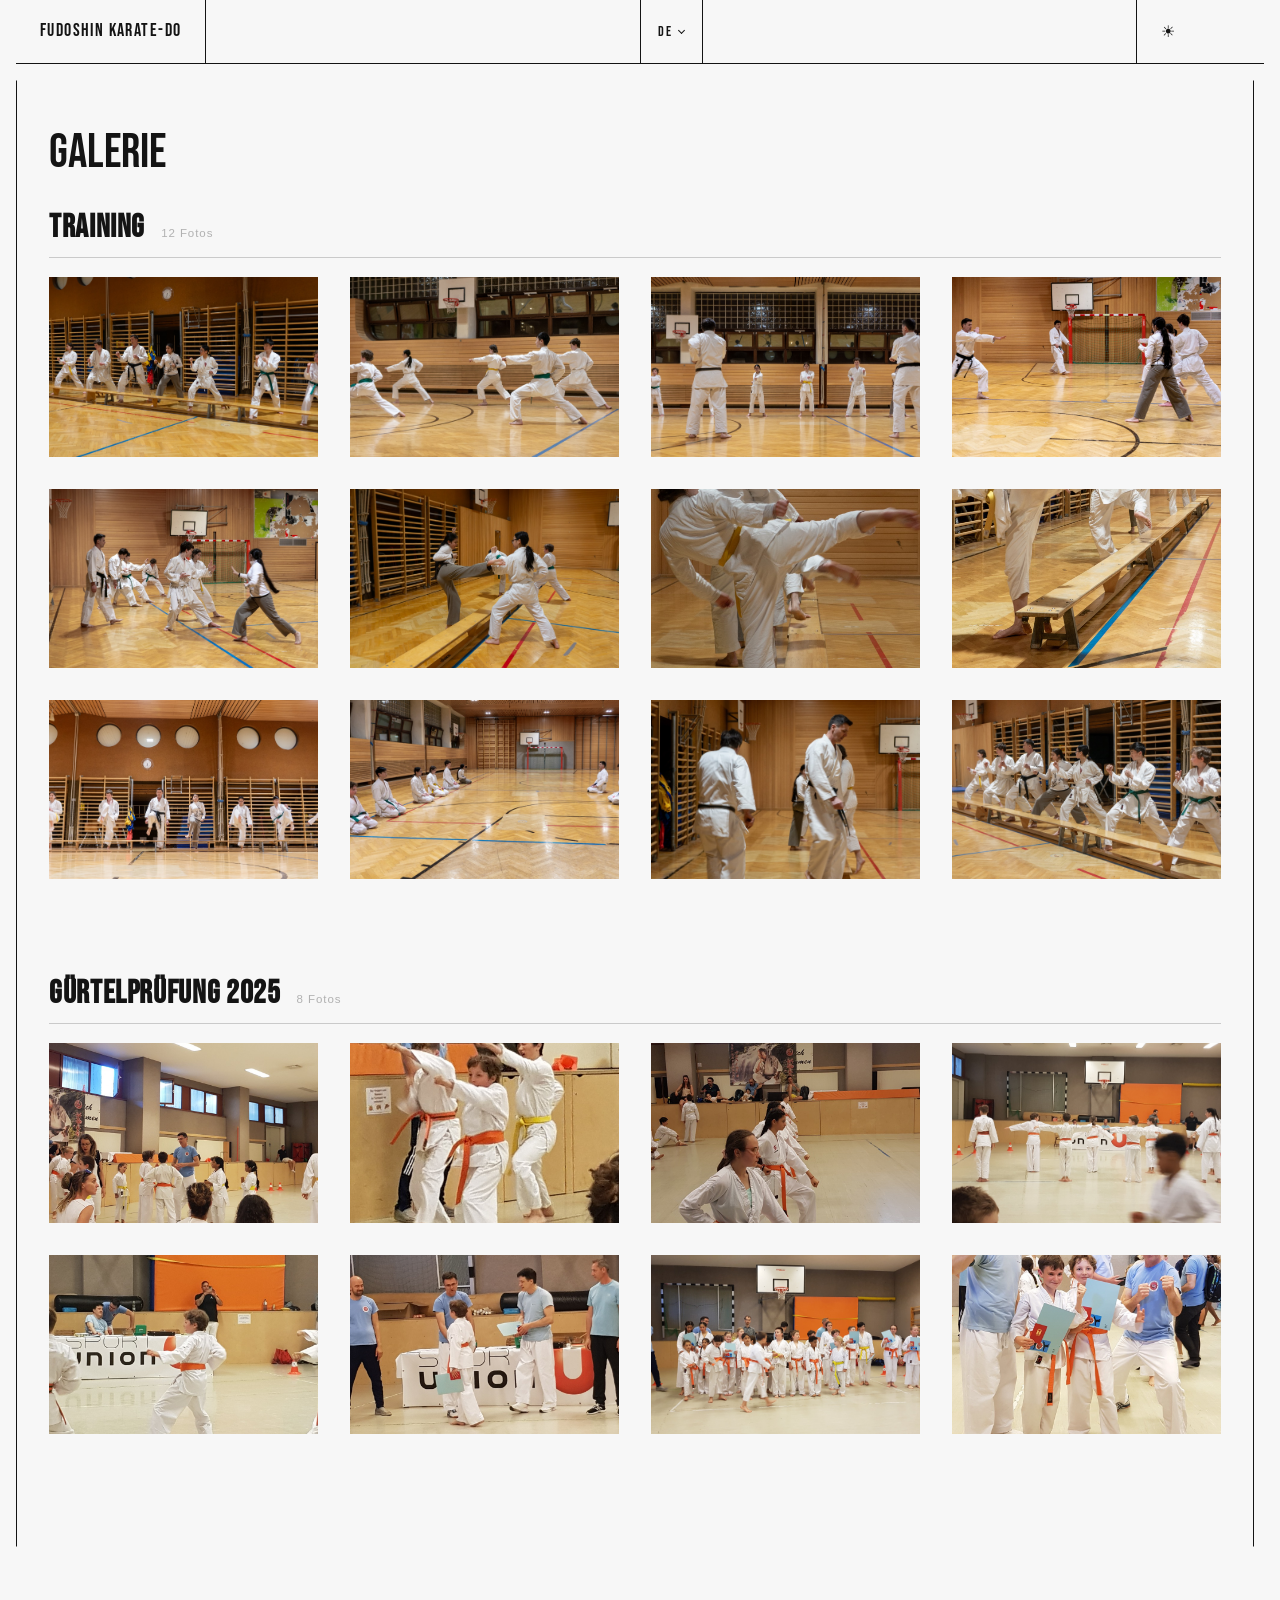
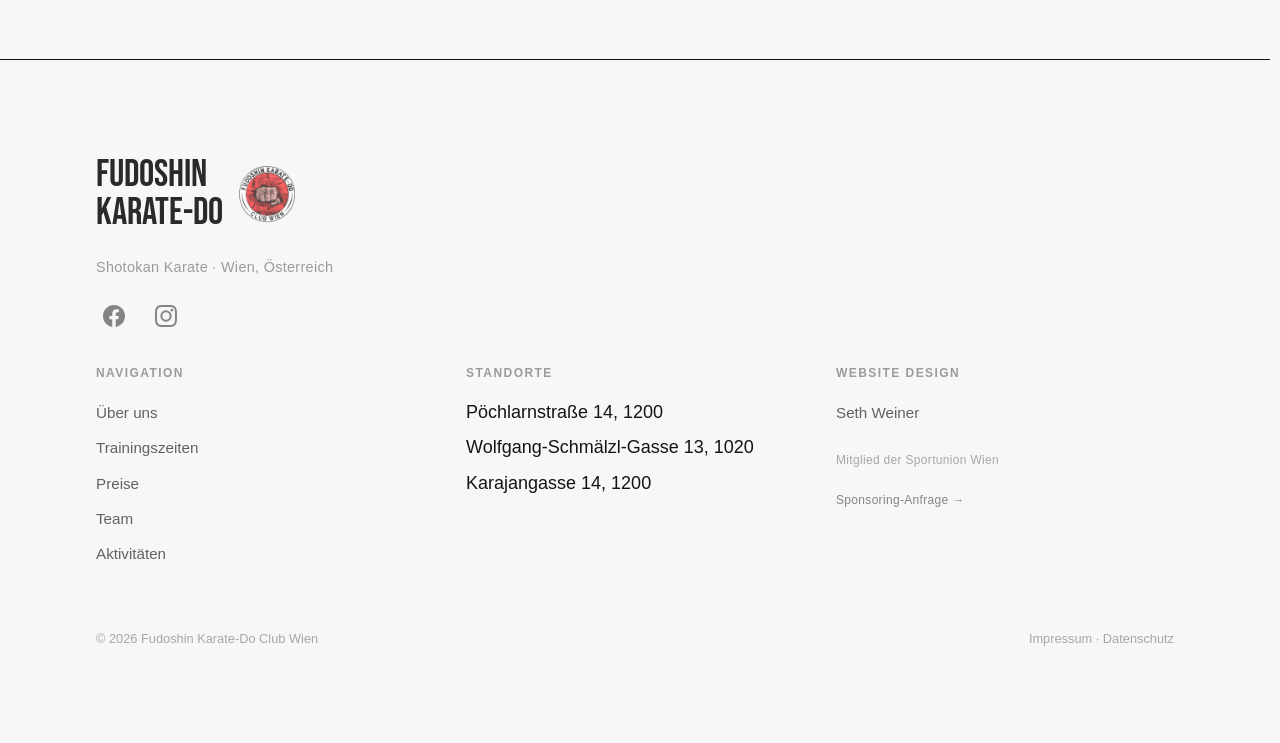
==== commit 58390405: "Extract shared i18n to external JS, fix gallery page language toggle and clean URLs" ====
--- a/galerie.html
+++ b/galerie.html
@@ -92,18 +92,27 @@
       <li><a href="index.html#kontakt" data-i18n="nav.contact">Kontakt</a></li>
       <li><a href="index.html#mitglied" class="nav__cta" data-i18n="nav.cta">Mitglied werden</a></li>
     </ul>
-    <button class="nav__theme" id="themeToggle" aria-label="Theme wechseln">
+    <div class="nav__lang" id="langToggle" aria-haspopup="true">
+      <button class="nav__lang-btn" aria-expanded="false">DE</button>
+      <ul class="nav__lang-dropdown" role="menu">
+        <li><button data-lang="de" role="menuitem">DE</button></li>
+        <li><button data-lang="en" role="menuitem">EN</button></li>
+        <li><button data-lang="tr" role="menuitem">TR</button></li>
+        <li><button data-lang="bs" role="menuitem">BKS</button></li>
+      </ul>
+    </div>
+    <button class="nav__theme" id="themeToggle" aria-label="Theme wechseln" data-i18n-aria="nav.theme.aria">
       <span class="icon-moon">☽</span>
       <span class="icon-sun">☀</span>
     </button>
-    <button class="nav__hamburger" id="hamburger" aria-label="Menü öffnen" aria-expanded="false">
+    <button class="nav__hamburger" id="hamburger" aria-label="Menü öffnen" data-i18n-aria="nav.hamburger.aria" aria-expanded="false" aria-controls="nav-overlay">
       <span></span><span></span><span></span>
     </button>
   </nav>
 
   <!-- NAV — mobile overlay -->
-  <div class="nav__overlay" id="nav-overlay" role="dialog" aria-modal="true" aria-label="Navigation">
-    <button class="nav__close" id="navClose" aria-label="Menü schließen">✕</button>
+  <div class="nav__overlay" id="nav-overlay" role="dialog" aria-modal="true" aria-label="Navigation" data-i18n-aria="nav.overlay.aria">
+    <button class="nav__close" id="navClose" aria-label="Menü schließen" data-i18n-aria="nav.close.aria">✕</button>
     <a href="index.html#ueber" data-i18n="nav.about">Über uns</a>
     <a href="index.html#training" data-i18n="nav.schedule">Trainingszeiten</a>
     <a href="index.html#preise" data-i18n="nav.pricing">Preise</a>
@@ -236,22 +245,52 @@
   </div>
 
   <script>
-    // ── THEME ──
-    const storedTheme = localStorage.getItem('fudoshin-theme');
-    if (storedTheme) document.documentElement.setAttribute('data-theme', storedTheme);
-    document.getElementById('themeToggle').addEventListener('click', () => {
-      const next = document.documentElement.getAttribute('data-theme') === 'dark' ? 'light' : 'dark';
-      document.documentElement.setAttribute('data-theme', next);
+    // ── THEME TOGGLE ──
+    const html = document.documentElement;
+    const toggle = document.getElementById('themeToggle');
+
+    if (!localStorage.getItem('fudoshin-theme')) {
+      const prefersDark = window.matchMedia('(prefers-color-scheme: dark)').matches;
+      html.setAttribute('data-theme', prefersDark ? 'dark' : 'light');
+    } else {
+      html.setAttribute('data-theme', localStorage.getItem('fudoshin-theme'));
+    }
+
+    const metaTheme = document.getElementById('metaThemeColor');
+    function updateThemeColor(theme) {
+      metaTheme.setAttribute('content', theme === 'dark' ? '#000000' : '#f7f7f7');
+    }
+    updateThemeColor(html.getAttribute('data-theme'));
+
+    toggle.addEventListener('click', () => {
+      const next = html.getAttribute('data-theme') === 'dark' ? 'light' : 'dark';
+      html.setAttribute('data-theme', next);
       localStorage.setItem('fudoshin-theme', next);
+      updateThemeColor(next);
     });
 
-    // ── HAMBURGER ──
+    // ── MOBILE MENU ──
     const hamburger = document.getElementById('hamburger');
-    const overlay = document.getElementById('nav-overlay');
-    const navClose = document.getElementById('navClose');
-    hamburger.addEventListener('click', () => { overlay.classList.add('is-open'); document.body.style.overflow = 'hidden'; });
-    navClose.addEventListener('click', () => { overlay.classList.remove('is-open'); document.body.style.overflow = ''; });
-    overlay.querySelectorAll('a').forEach(a => a.addEventListener('click', () => { overlay.classList.remove('is-open'); document.body.style.overflow = ''; }));
+    const overlay   = document.getElementById('nav-overlay');
+    const navClose  = document.getElementById('navClose');
+
+    const openMenu = () => {
+      overlay.classList.add('is-open');
+      hamburger.classList.add('is-open');
+      hamburger.setAttribute('aria-expanded', 'true');
+      document.body.style.overflow = 'hidden';
+    };
+    const closeMenu = () => {
+      overlay.classList.remove('is-open');
+      hamburger.classList.remove('is-open');
+      hamburger.setAttribute('aria-expanded', 'false');
+      document.body.style.overflow = '';
+    };
+
+    hamburger.addEventListener('click', openMenu);
+    navClose.addEventListener('click', closeMenu);
+    overlay.querySelectorAll('a').forEach(l => l.addEventListener('click', closeMenu));
+    document.addEventListener('keydown', e => { if (e.key === 'Escape') closeMenu(); });
 
     // ── SCROLL REVEAL ──
     const revealEls = document.querySelectorAll('.reveal, .reveal-group');
@@ -308,5 +347,10 @@
     lightbox.addEventListener('touchmove', e => { if (!isSwiping) return; touchDeltaX = e.touches[0].clientX - touchStartX; lightboxImg.style.transform = 'translateX(' + (touchDeltaX * 0.3) + 'px)'; }, { passive: true });
     lightbox.addEventListener('touchend', () => { lightboxImg.style.transform = ''; if (Math.abs(touchDeltaX) > 50) navigate(touchDeltaX > 0 ? -1 : 1); isSwiping = false; });
   </script>
+
+  <!-- SHARED: i18n translations + language toggle -->
+  <script src="js/i18n.js"></script>
+
+  <script>requestAnimationFrame(() => document.body.classList.add('is-loaded'));</script>
 </body>
 </html>
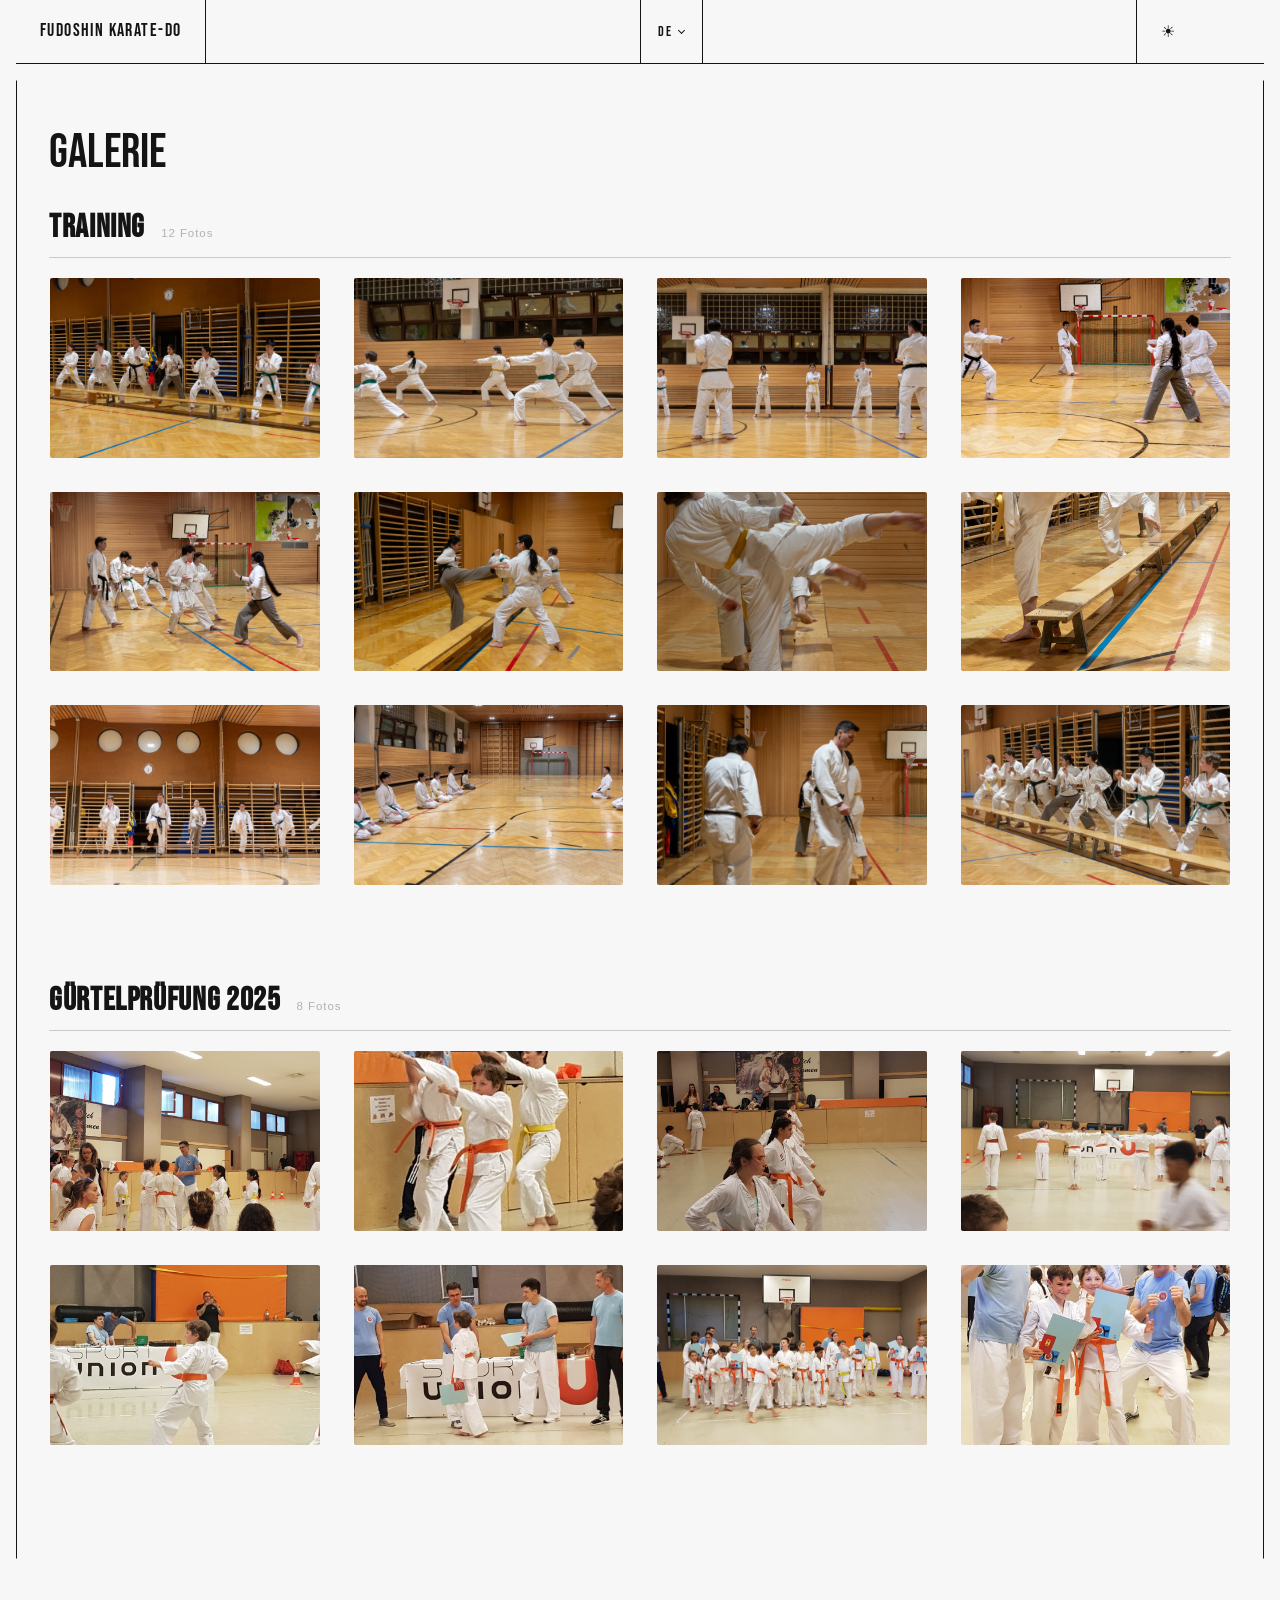
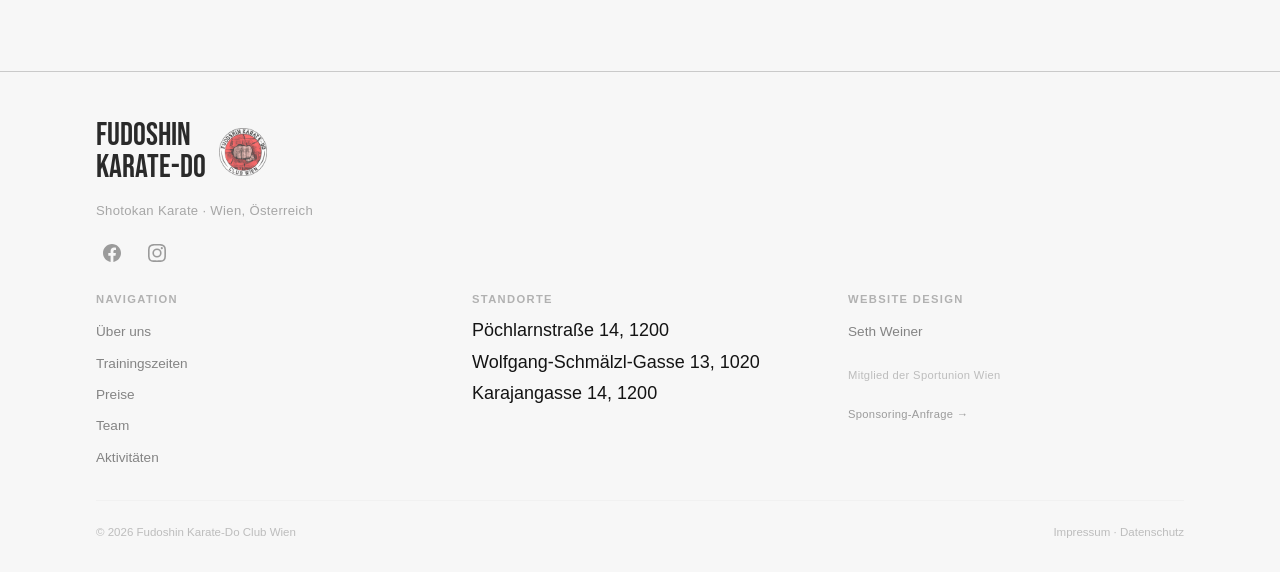
==== commit 66acab7c: "CSS tokens, hamburger-only nav with scrollspy, 20 Rules grid, unified image hovers, scroll lock, foo" ====
--- a/galerie.html
+++ b/galerie.html
@@ -46,19 +46,26 @@
     .gallery-cluster__item {
       overflow: hidden;
       cursor: pointer;
+      border-radius: var(--radius-md);
+      border: 1px solid transparent;
+      transition: border-color 400ms ease;
+    }
+    .gallery-cluster__item:hover {
+      border-color: var(--color-accent);
     }
     .gallery-cluster__item img {
       width: 100%;
       aspect-ratio: 3/2;
       object-fit: cover;
-      transition: transform 500ms var(--ease-out), filter 300ms ease;
+      display: block;
+      transition: transform 800ms cubic-bezier(0.16, 1, 0.3, 1), filter 600ms ease;
     }
     .gallery-cluster__item:hover img {
-      transform: scale(1.03);
-      filter: brightness(1.1);
+      transform: scale(1.06);
+      filter: brightness(1.05);
     }
     .gallery-cluster__item:active img {
-      transform: scale(0.96);
+      transform: scale(0.98);
       transition: transform 80ms ease;
     }
     /* Caption — hidden by default, activate with .gallery-cluster--captions on parent */
--- a/styles.css
+++ b/styles.css
@@ -33,6 +33,11 @@
       --nav-h:         4rem;
       --pad:           6rem;
       --gap:           2rem;
+      --radius-sm:     2px;
+      --radius-md:     3px;
+      --radius-lg:     12px;
+      --radius-full:   50%;
+      --scrollbar-w:   10px;
       --ease-out:      cubic-bezier(0.16, 1, 0.3, 1);
       --t-theme:       background-color 400ms var(--ease-out),
                        color 400ms var(--ease-out),
@@ -84,11 +89,11 @@
     /* ═══════════════════════════════════════════
        CUSTOM SCROLLBAR
     ═══════════════════════════════════════════ */
-    ::-webkit-scrollbar               { width: 6px; }
+    ::-webkit-scrollbar               { width: var(--scrollbar-w); }
     ::-webkit-scrollbar-track         { background: var(--scrollbar-bg); }
-    ::-webkit-scrollbar-thumb         { background: var(--scrollbar-thumb); border-radius: 3px; }
+    ::-webkit-scrollbar-thumb         { background: var(--scrollbar-thumb); border-radius: var(--radius-sm); }
     ::-webkit-scrollbar-thumb:hover   { background: var(--color-accent); }
-    * { scrollbar-width: thin; scrollbar-color: var(--scrollbar-thumb) var(--scrollbar-bg); }
+    * { scrollbar-width: auto; scrollbar-color: var(--scrollbar-thumb) var(--scrollbar-bg); }
 
     /* ═══════════════════════════════════════════
        TEXT SELECTION
@@ -101,7 +106,7 @@
     ═══════════════════════════════════════════ */
     *, *::before, *::after { box-sizing: border-box; margin: 0; padding: 0; }
 
-    html { scrollbar-gutter: stable; }
+    html.no-scroll { overflow: hidden; }
 
     body {
       background: var(--color-bg);
@@ -163,6 +168,24 @@
       border-right: 1px solid var(--color-border);
       transition: var(--t-theme);
     }
+
+    /* Scrollspy label — brand red, beside logo, gradient reveal */
+    .nav__spy {
+      display: flex; align-items: center;
+      padding: 0 1.2rem;
+      font-family: var(--font-display);
+      font-size: 0.8rem;
+      letter-spacing: 0.1em;
+      text-transform: uppercase;
+      white-space: nowrap;
+      color: var(--color-accent);
+      opacity: 0;
+      mask-image: linear-gradient(to right, black 60%, transparent);
+      -webkit-mask-image: linear-gradient(to right, black 60%, transparent);
+      transition: opacity 500ms var(--ease-out);
+    }
+    .nav__spy.is-visible { opacity: 0.45; }
+    @media (max-width: 768px) { .nav__spy { display: none; } }
 
     .nav__links {
       display: flex; align-items: stretch;
@@ -480,6 +503,12 @@
     .reveal-group.revealed > *:nth-child(12){ opacity:1; transform:none; transition-delay:278ms; }
     .reveal-group.revealed > *:nth-child(13){ opacity:1; transform:none; transition-delay:289ms; }
     .reveal-group.revealed > *:nth-child(14){ opacity:1; transform:none; transition-delay:300ms; }
+    .reveal-group.revealed > *:nth-child(15){ opacity:1; transform:none; transition-delay:311ms; }
+    .reveal-group.revealed > *:nth-child(16){ opacity:1; transform:none; transition-delay:322ms; }
+    .reveal-group.revealed > *:nth-child(17){ opacity:1; transform:none; transition-delay:333ms; }
+    .reveal-group.revealed > *:nth-child(18){ opacity:1; transform:none; transition-delay:344ms; }
+    .reveal-group.revealed > *:nth-child(19){ opacity:1; transform:none; transition-delay:355ms; }
+    .reveal-group.revealed > *:nth-child(20){ opacity:1; transform:none; transition-delay:366ms; }
 
     /* ═══════════════════════════════════════════
        HERO
@@ -565,12 +594,13 @@
       grid-column: 1 / -1; display: grid;
       grid-template-columns: repeat(3, 1fr); gap: var(--gap);
     }
-    .wrapper_image { width: 100%; overflow: hidden; cursor: pointer; }
+    .wrapper_image { width: 100%; overflow: hidden; cursor: pointer; border-radius: var(--radius-md); border: 1px solid transparent; transition: border-color 400ms ease; }
+    .wrapper_image:hover { border-color: var(--color-accent); }
     .wrapper_image img {
-      width: 100%; aspect-ratio: 3/2; object-fit: cover;
-      transition: transform 500ms var(--ease-out), filter 300ms ease;
-    }
-    .wrapper_image:hover img { transform: scale(1.03); filter: brightness(1.08); }
+      width: 100%; aspect-ratio: 3/2; object-fit: cover; display: block;
+      transition: transform 800ms cubic-bezier(0.16, 1, 0.3, 1), filter 600ms ease;
+    }
+    .wrapper_image:hover img { transform: scale(1.06); filter: brightness(1.05); }
     .photo-grid__link {
       grid-column: 1 / -1;
       text-align: center;
@@ -604,7 +634,7 @@
     }
     .schedule-card {
       border: 1px solid var(--color-border);
-      border-radius: 6px;
+      border-radius: var(--radius-md);
       overflow: hidden;
       transition: border-color 200ms ease;
     }
@@ -632,7 +662,8 @@
       opacity: 0.55;
       transition: color 150ms ease, opacity 150ms ease;
     }
-    .schedule-card__location:hover { color: var(--color-accent); opacity: 1; }
+    .schedule-card__location:hover,
+    .schedule-card:hover .schedule-card__location { color: var(--color-accent); opacity: 1; }
     .schedule-card__slots {
       padding: 0.6rem 1.4rem 1rem;
     }
@@ -659,7 +690,8 @@
       flex-shrink: 0;
       transition: opacity 150ms ease;
     }
-    .schedule-card__location:hover .schedule-row__location-pin { opacity: 1; }
+    .schedule-card__location:hover .schedule-row__location-pin,
+    .schedule-card:hover .schedule-row__location-pin { opacity: 1; }
 
     .contact__map-link {
       cursor: pointer;
@@ -838,7 +870,6 @@
     ═══════════════════════════════════════════ */
     .form-strips {
       display: flex; flex-direction: column; align-items: stretch;
-      width: fit-content; min-width: 40vw; margin-inline: auto;
       gap: 1rem;
       padding: 3rem var(--pad);
     }
@@ -858,8 +889,8 @@
       font-family: var(--font-display); font-size: clamp(1.1rem, 2vw, 1.5rem);
       letter-spacing: 0.08em; padding: clamp(0.9rem, 1.5vw, 1.2rem) clamp(2rem, 3vw, 3rem);
       cursor: pointer; text-transform: uppercase;
-      white-space: nowrap; width: 100%; height: 10vh;
-      border-radius: 4px;
+      white-space: nowrap; width: 100%;
+      border-radius: var(--radius-md);
       transition: background 200ms ease, color 200ms ease, border-color 200ms ease;
     }
     .form-strip__cta:hover { background: var(--color-fg); color: var(--color-bg); }
@@ -976,7 +1007,7 @@
     .camp-details__card {
       padding: 1.2rem 1.3rem;
       border: 1px solid var(--color-border);
-      border-radius: 6px;
+      border-radius: var(--radius-md);
       display: flex; flex-direction: column; gap: 0.35rem;
       transition: border-color 200ms ease;
     }
@@ -1033,11 +1064,12 @@
       gap: 0.75rem;
     }
     .camp-modal__gallery img {
-      width: 100%; aspect-ratio: 3/4; object-fit: cover;
+      width: 100%; aspect-ratio: 3/4; object-fit: cover; display: block;
+      border-radius: var(--radius-md);
       cursor: default;
-      transition: transform 400ms var(--ease-out), filter 300ms ease;
-    }
-    .camp-modal__gallery img:hover { transform: scale(1.03); filter: brightness(1.08); }
+      transition: transform 500ms var(--ease-out), filter 300ms ease;
+    }
+    /* No hover — gallery images are static in modal */
     @media (max-width: 479px) {
       .camp-modal__gallery { grid-template-columns: repeat(2, 1fr); }
       .camp-details { grid-template-columns: 1fr; }
@@ -1061,7 +1093,7 @@
     }
     .preise-card {
       padding: 1.4rem 1.2rem; border: 1px solid var(--color-border);
-      border-radius: 6px;
+      border-radius: var(--radius-md);
       display: grid; row-gap: 0.6rem; align-content: start;
       transition: border-color 200ms ease, var(--t-theme);
     }
@@ -1078,7 +1110,7 @@
     .preise-cta {
       grid-column: 1 / -1;
       display: flex;
-      justify-content: center;
+      justify-content: flex-start;
       padding-top: 1.5rem;
     }
     .preise-cta__btn {
@@ -1090,7 +1122,7 @@
       border: 1px solid var(--color-accent);
       color: var(--color-accent);
       background: transparent;
-      border-radius: 4px;
+      border-radius: var(--radius-sm);
       cursor: pointer;
       transition: background-color 200ms ease, color 200ms ease;
     }
@@ -1102,13 +1134,14 @@
     /* ═══════════════════════════════════════════
        TEAM
     ═══════════════════════════════════════════ */
-    .team-grid { grid-column: 1 / -1; display: grid; grid-template-columns: 1fr 1fr; gap: var(--gap); }
-    .team-card { display: grid; row-gap: 0.75rem; }
+    .team-grid { grid-column: 1 / -1; display: grid; grid-template-columns: 1fr 1fr; gap: var(--gap); align-items: start; }
+    .team-card { display: grid; grid-row: span 4; grid-template-rows: subgrid; row-gap: 0.75rem; }
     .team-card img {
       width: 100%; aspect-ratio: 3 / 4; object-fit: cover; object-position: top;
-      transition: filter 350ms ease;
-    }
-    .team-card:hover img { transform: scale(1.03); filter: brightness(1.08); }
+      border-radius: var(--radius-md); display: block;
+      transition: transform 500ms var(--ease-out), filter 300ms ease;
+    }
+    /* No hover — images are not interactive */
     .heading-4 { font-family: var(--font-display); font-size: 2.2rem; font-weight: 400; text-align: center; padding: 0.5rem 0; }
     .heading-3 { font-size: 1rem; font-weight: 400; text-align: center; line-height: 1.6; opacity: 0.65; }
 
@@ -1128,16 +1161,16 @@
       align-items: center;
       text-align: center;
       padding: 1.2rem 0.8rem;
-      border-radius: 6px;
+      border-radius: var(--radius-md);
     }
     .team-card--small img {
       width: 180px; height: 180px;
-      border-radius: 4px;
+      border-radius: var(--radius-sm);
       object-fit: cover;
       margin-bottom: 0.8rem;
       transition: transform 500ms var(--ease-out), filter 300ms ease;
     }
-    .team-card--small:hover img { transform: scale(1.03); filter: brightness(1.08); }
+    /* No hover — expandable cards, but image zoom is misleading */
     .team-card--small .team-small__name {
       font-family: var(--font-display);
       font-size: 1.1rem;
@@ -1179,158 +1212,142 @@
     }
 
     /* ═══════════════════════════════════════════
-       FUNAKOSHI RULES — LASSO UNFOLD
-    ═══════════════════════════════════════════ */
-    .rules-lasso {
-      padding: 8rem 0 6rem;
+       FUNAKOSHI RULES — GRID
+    ═══════════════════════════════════════════ */
+    .rules-grid-section {
+      padding: 5rem 0 4rem;
       border-top: 1px solid color-mix(in srgb, var(--color-border) 15%, transparent);
     }
-    .rules-lasso .section_wrapper {
-      max-width: 56rem;
-    }
-    .rules-lasso__header {
+    .rules-grid-section .section_wrapper {
+      max-width: none;
+    }
+    .rules-grid__header {
       grid-column: 1 / -1;
       text-align: center;
-      margin-bottom: 5rem;
+      margin-bottom: 3rem;
       opacity: 0; transform: translateY(20px);
       transition: opacity 900ms ease, transform 900ms ease;
     }
-    .rules-lasso__header.revealed { opacity: 1; transform: none; }
-    .rules-lasso__subtitle {
-      font-size: 0.72rem;
-      font-weight: 700;
-      letter-spacing: 0.18em;
-      text-transform: uppercase;
-      opacity: 0.3;
-      margin-bottom: 0.6rem;
-    }
-    .rules-lasso__title {
+    .rules-grid__header.revealed { opacity: 1; transform: none; }
+    .rules-grid__subtitle {
+      font-size: 0.72rem; font-weight: 700;
+      letter-spacing: 0.18em; text-transform: uppercase;
+      opacity: 0.3; margin-bottom: 0.6rem;
+    }
+    .rules-grid__title {
       font-family: var(--font-display);
       font-size: clamp(2.4rem, 4vw, 3.6rem);
+      text-transform: uppercase; letter-spacing: 0.01em; line-height: 1;
+    }
+    .rules-grid__author {
+      font-family: var(--font-display);
+      font-size: clamp(1.1rem, 2vw, 1.6rem);
+      text-transform: uppercase; opacity: 0.4; margin-top: 0.3rem;
+    }
+
+    /* Grid — 4 columns, 5 rows */
+    .rules-grid {
+      grid-column: 1 / -1;
+      display: grid;
+      grid-template-columns: repeat(4, 1fr);
+    }
+
+    /* Individual cell */
+    .rules-grid__item {
+      padding: 1.2rem 1.4rem;
+      border: 1px solid color-mix(in srgb, var(--color-border) 12%, transparent);
+      display: flex; flex-direction: column; gap: 0.4rem;
+      opacity: 0; transform: translateY(10px);
+      transition: opacity 500ms ease, transform 500ms ease;
+    }
+    .rules-grid__item.revealed { opacity: 1; transform: none; }
+    .rules-grid__item:hover {
+      background: color-mix(in srgb, var(--color-surface) 80%, transparent);
+      border-color: var(--color-accent) !important;
+    }
+    .rules-grid__item:hover .rules-grid__num { opacity: 1; }
+    .rules-grid__item:hover .rules-grid__text { opacity: 1; }
+
+    /* Click-expand: 1 cell → 4 cells (2×2) */
+    .rules-grid__item.is-expanded {
+      grid-column: span 2;
+      grid-row: span 2;
+      border-color: var(--color-accent) !important;
+      border-width: 2px;
+      background: color-mix(in srgb, var(--color-surface) 60%, transparent);
+    }
+    .rules-grid__item.is-expanded .rules-grid__num {
+      opacity: 1;
+      animation: ruleReveal 500ms var(--ease-out) both;
+    }
+    .rules-grid__item.is-expanded .rules-grid__text {
+      opacity: 1;
+      animation: ruleReveal 500ms var(--ease-out) 80ms both;
+    }
+    @keyframes ruleReveal {
+      from { opacity: 0; transform: translateY(8px); }
+      to   { opacity: 1; transform: none; }
+    }
+
+    /* Varied border weights — organic rhythm */
+    .rules-grid__item:nth-child(1),
+    .rules-grid__item:nth-child(7),
+    .rules-grid__item:nth-child(13),
+    .rules-grid__item:nth-child(20) { border-width: 2px; border-color: color-mix(in srgb, var(--color-border) 25%, transparent); }
+    .rules-grid__item:nth-child(3),
+    .rules-grid__item:nth-child(10),
+    .rules-grid__item:nth-child(16) { border-width: 1.5px; border-color: color-mix(in srgb, var(--color-accent) 20%, transparent); }
+
+    /* Staggered reveal */
+    .rules-grid__item:nth-child(1)  { transition-delay:  0ms; }
+    .rules-grid__item:nth-child(2)  { transition-delay: 40ms; }
+    .rules-grid__item:nth-child(3)  { transition-delay: 80ms; }
+    .rules-grid__item:nth-child(4)  { transition-delay: 120ms; }
+    .rules-grid__item:nth-child(5)  { transition-delay: 60ms; }
+    .rules-grid__item:nth-child(6)  { transition-delay: 100ms; }
+    .rules-grid__item:nth-child(7)  { transition-delay: 140ms; }
+    .rules-grid__item:nth-child(8)  { transition-delay: 180ms; }
+    .rules-grid__item:nth-child(9)  { transition-delay: 120ms; }
+    .rules-grid__item:nth-child(10) { transition-delay: 160ms; }
+    .rules-grid__item:nth-child(11) { transition-delay: 200ms; }
+    .rules-grid__item:nth-child(12) { transition-delay: 240ms; }
+    .rules-grid__item:nth-child(13) { transition-delay: 180ms; }
+    .rules-grid__item:nth-child(14) { transition-delay: 220ms; }
+    .rules-grid__item:nth-child(15) { transition-delay: 260ms; }
+    .rules-grid__item:nth-child(16) { transition-delay: 300ms; }
+    .rules-grid__item:nth-child(17) { transition-delay: 240ms; }
+    .rules-grid__item:nth-child(18) { transition-delay: 280ms; }
+    .rules-grid__item:nth-child(19) { transition-delay: 320ms; }
+    .rules-grid__item:nth-child(20) { transition-delay: 360ms; }
+
+    /* Number */
+    .rules-grid__num {
+      font-family: var(--font-display);
+      font-size: clamp(1.6rem, 2vw, 2rem);
+      line-height: 1;
+      color: var(--color-accent);
+      opacity: 0.6;
+      transition: opacity 400ms ease;
+    }
+
+    /* Rule text — display font */
+    .rules-grid__text {
+      font-family: var(--font-display);
+      font-size: clamp(1rem, 1.3vw, 1.3rem);
+      line-height: 1.25;
       text-transform: uppercase;
       letter-spacing: 0.01em;
-      line-height: 1;
-    }
-    .rules-lasso__author {
-      font-family: var(--font-display);
-      font-size: clamp(1.1rem, 2vw, 1.6rem);
-      text-transform: uppercase;
-      opacity: 0.4;
-      margin-top: 0.3rem;
-    }
-
-    /* Track — contains rope SVG + rule items */
-    .rules-lasso__track {
-      position: relative;
-      grid-column: 1 / -1;
-    }
-    .rules-lasso__rope {
-      position: absolute;
-      top: 0; left: 0;
-      width: 100%; height: 100%;
-      pointer-events: none;
-    }
-    .rules-lasso__path {
-      fill: none;
-      stroke: var(--color-accent);
-      stroke-width: 2.5;
-      stroke-linecap: round;
-      opacity: 0.3;
-    }
-
-    /* Individual rule items */
-    .rules-lasso__item {
-      position: relative;
-      display: flex;
-      align-items: flex-start;
-      gap: 1.2rem;
-      padding: 1.8rem 0;
-      width: 65%;
-      opacity: 0;
-      transition: opacity 700ms ease, transform 700ms ease;
-    }
-    .rules-lasso__item.revealed {
-      opacity: 1;
-      transform: none !important;
-    }
-    /* Alternating sides with asymmetric indents */
-    .rules-lasso__item--left  { margin-right: auto; transform: translateX(-25px); }
-    .rules-lasso__item--right { margin-left: auto; flex-direction: row-reverse; text-align: right; transform: translateX(25px); }
-
-    /* Asymmetric indentation — irregular, organic */
-    .rules-lasso__item:nth-child(1)  { margin-left: 3%; }
-    .rules-lasso__item:nth-child(2)  { margin-right: 1%; }
-    .rules-lasso__item:nth-child(3)  { margin-left: 8%; }
-    .rules-lasso__item:nth-child(4)  { margin-right: 5%; }
-    .rules-lasso__item:nth-child(5)  { margin-left: 2%; }
-    .rules-lasso__item:nth-child(6)  { margin-right: 3%; }
-    .rules-lasso__item:nth-child(7)  { margin-left: 10%; }
-    .rules-lasso__item:nth-child(8)  { margin-right: 2%; }
-    .rules-lasso__item:nth-child(9)  { margin-left: 5%; }
-    .rules-lasso__item:nth-child(10) { margin-right: 7%; }
-    .rules-lasso__item:nth-child(11) { margin-left: 2%; }
-    .rules-lasso__item:nth-child(12) { margin-right: 4%; }
-    .rules-lasso__item:nth-child(13) { margin-left: 12%; }
-    .rules-lasso__item:nth-child(14) { margin-right: 2%; }
-    .rules-lasso__item:nth-child(15) { margin-left: 4%; }
-    .rules-lasso__item:nth-child(16) { margin-right: 8%; }
-    .rules-lasso__item:nth-child(17) { margin-left: 6%; }
-    .rules-lasso__item:nth-child(18) { margin-right: 5%; }
-    .rules-lasso__item:nth-child(19) { margin-left: 5%; }
-    .rules-lasso__item:nth-child(20) { margin-left: 12%; width: 70%; }
-
-    /* Knot dot */
-    .rules-lasso__knot {
-      position: absolute;
-      width: 10px; height: 10px;
-      border-radius: 50%;
-      background: var(--color-accent);
-      top: 2.6rem;
-      opacity: 0;
-      transition: opacity 400ms ease 200ms;
-    }
-    .rules-lasso__item.revealed .rules-lasso__knot { opacity: 1; }
-    .rules-lasso__item--left  .rules-lasso__knot { right: -2rem; }
-    .rules-lasso__item--right .rules-lasso__knot { left: -2rem; }
-    .rules-lasso__knot::after {
-      content: '';
-      position: absolute;
-      top: -7px; left: -7px;
-      width: 24px; height: 24px;
-      border-radius: 50%;
-      border: 1.5px solid var(--color-accent);
-      opacity: 0.2;
-    }
-
-    /* Number */
-    .rules-lasso__num {
-      font-family: var(--font-display);
-      font-size: clamp(2.4rem, 3.5vw, 3.2rem);
-      line-height: 1;
-      color: var(--color-accent);
-      opacity: 0.7;
-      flex-shrink: 0;
-    }
-
-    /* Rule text */
-    .rules-lasso__text {
-      font-size: clamp(0.95rem, 1.2vw, 1.1rem);
-      line-height: 1.7;
       opacity: 0.75;
-      padding-top: 0.5rem;
-    }
-
-    /* Mobile */
-    @media (max-width: 700px) {
-      .rules-lasso__item {
-        max-width: 85%;
-        padding-left: 0 !important;
-        padding-right: 0 !important;
-      }
-      .rules-lasso__item--left  { margin-left: 2rem; }
-      .rules-lasso__item--right { margin-right: 2rem; }
-      .rules-lasso__knot { display: none; }
-      .rules-lasso__rope { display: none; }
+      transition: opacity 400ms ease;
+    }
+
+    /* Responsive */
+    @media (max-width: 768px) {
+      .rules-grid { grid-template-columns: repeat(2, 1fr); }
+    }
+    @media (max-width: 479px) {
+      .rules-grid { grid-template-columns: 1fr; }
+      .rules-grid__item { padding: 1rem; }
     }
 
     /* ═══════════════════════════════════════════
@@ -1338,9 +1355,10 @@
     ═══════════════════════════════════════════ */
     .aktivitaeten-grid { grid-column: 1 / -1; display: grid; grid-template-columns: repeat(3, 1fr); gap: var(--gap); }
     .aktivitaet-card { cursor: pointer; overflow: hidden; }
-    .aktivitaet-card figure { overflow: hidden; border-radius: 6px; margin: 0; }
-    .aktivitaet-card img { width: 100%; aspect-ratio: 4/3; object-fit: cover; display: block; transition: transform 500ms var(--ease-out); }
-    .aktivitaet-card:hover img { transform: scale(1.03); filter: brightness(1.08); }
+    .aktivitaet-card figure { overflow: hidden; border-radius: var(--radius-md); margin: 0; border: 1px solid transparent; transition: border-color 400ms ease; }
+    .aktivitaet-card:hover figure { border-color: var(--color-accent); }
+    .aktivitaet-card img { width: 100%; aspect-ratio: 4/3; object-fit: cover; display: block; transition: transform 800ms cubic-bezier(0.16, 1, 0.3, 1), filter 600ms ease; }
+    .aktivitaet-card:hover img { transform: scale(1.06); filter: brightness(1.05); }
     .heading-4._2 { font-family: var(--font-display); font-size: 2rem; font-weight: 400; margin-top: 1rem; }
     .aktivitaet-card__desc {
       font-size: 0.88rem;
@@ -1357,14 +1375,47 @@
       opacity: 0.65;
     }
     .aktivitaet-card .heading-4._2::after {
-      content: ' +';
+      content: '›';
       font-size: 0.7em;
-      opacity: 0.5;
-      transition: transform 200ms ease;
+      opacity: 0.35;
+      margin-left: 0.5em;
+      transition: transform 250ms var(--ease-out), opacity 250ms ease;
       display: inline-block;
+      transform: rotate(90deg);
     }
     .aktivitaet-card.is-open .heading-4._2::after {
-      content: ' −';
+      transform: rotate(-90deg);
+      opacity: 0.6;
+    }
+
+    /* Camp badge — appears on expand over the image */
+    .aktivitaet-card__img-wrap {
+      position: relative;
+      overflow: hidden;
+      border-radius: var(--radius-md);
+    }
+    .aktivitaet-card__img-wrap img { border-radius: 0; }
+    .aktivitaet-card__badge {
+      position: absolute;
+      bottom: 0.6rem; right: 0.6rem;
+      background: var(--color-accent);
+      color: #fff;
+      font-family: var(--font-display);
+      font-size: 0.75rem;
+      letter-spacing: 0.08em;
+      text-transform: uppercase;
+      padding: 0.4rem 0.8rem;
+      border-radius: var(--radius-sm);
+      text-decoration: none;
+      opacity: 0; transform: translateY(8px);
+      transition: opacity 300ms ease 150ms, transform 300ms var(--ease-out) 150ms;
+      z-index: 2;
+    }
+    .aktivitaet-card__badge:hover {
+      background: var(--color-fg); color: var(--color-bg);
+    }
+    .aktivitaet-card.is-open .aktivitaet-card__badge {
+      opacity: 1; transform: none;
     }
 
     /* ═══════════════════════════════════════════
@@ -1449,14 +1500,14 @@
       flex-shrink: 0; position: relative; cursor: pointer; padding: 0;
       transition: background 150ms ease, border-color 150ms ease;
     }
-    .check-item input[type="radio"] { border-radius: 50%; }
+    .check-item input[type="radio"] { border-radius: var(--radius-full); }
     .check-item input:checked { background: var(--color-accent); border-color: var(--color-accent); }
     .check-item input:checked::after {
       content: ''; position: absolute; inset: 2px;
       background: #fff;
       clip-path: polygon(14% 44%, 0 65%, 50% 100%, 100% 16%, 80% 0%, 43% 62%);
     }
-    .check-item input[type="radio"]:checked::after { clip-path: none; border-radius: 50%; }
+    .check-item input[type="radio"]:checked::after { clip-path: none; border-radius: var(--radius-full); }
 
     /* Submit button */
     .form-submit {
@@ -1465,7 +1516,7 @@
       color: var(--color-fg);
       font-family: var(--font-display); font-size: 1.4rem;
       letter-spacing: 0.08em; padding: 1rem 2rem;
-      border-radius: 4px;
+      border-radius: var(--radius-sm);
       cursor: pointer; margin-top: var(--gap);
       transition: background 200ms ease, color 200ms ease, border-color 200ms ease, transform 150ms ease;
     }
@@ -1474,7 +1525,7 @@
     .form-submit--accent { background: var(--color-accent); border-color: var(--color-accent); color: #fff; }
     .form-submit--accent:hover { background: var(--color-fg); color: var(--color-bg); border-color: var(--color-fg); }
     .form-submit:disabled { opacity: 0.5; cursor: not-allowed; }
-    .form-msg { margin-top: 1.5rem; padding: 1rem 1.5rem; border-radius: 4px; font-size: 0.95rem; line-height: 1.5; }
+    .form-msg { margin-top: 1.5rem; padding: 1rem 1.5rem; border-radius: var(--radius-sm); font-size: 0.95rem; line-height: 1.5; }
     .form-msg--ok { background: #e8f5e9; color: #2e7d32; border: 1px solid #a5d6a7; }
     .form-msg--err { background: #fce4ec; color: #c62828; border: 1px solid #ef9a9a; }
 
@@ -1491,49 +1542,48 @@
     ═══════════════════════════════════════════ */
     .footer {
       display: grid; grid-template-columns: 2fr 1fr 1.5fr auto;
-      gap: var(--gap); padding: var(--pad);
-      border-top: 1px solid var(--color-border);
+      gap: 1.5rem 2.5rem;
+      padding: 3rem var(--pad) 2rem;
+      border-top: 1px solid color-mix(in srgb, var(--color-border) 20%, transparent);
       margin-top: 4rem;
       transition: var(--t-theme);
     }
     .footer__brand { grid-column: 1 / 2; }
-    .footer__brand-header { display: flex; align-items: center; gap: 1rem; margin-bottom: 1rem; }
-    .footer__brand h2 { font-size: clamp(1.5rem, 3vw, 2.5rem); opacity: 0.9; }
-    .footer__brand p  { opacity: 0.4; font-size: 0.9rem; }
-    .footer__brand-logo { width: 56px; height: 56px; opacity: 0.75; }
-    .footer__social { display: flex; gap: 1rem; margin-top: 1.25rem; }
-    .footer__social a { display: inline-flex; align-items: center; justify-content: center; width: 36px; height: 36px; opacity: 0.5; transition: opacity 150ms ease; }
+    .footer__brand-header { display: flex; align-items: center; gap: 0.8rem; margin-bottom: 0.6rem; }
+    .footer__brand h2 { font-size: clamp(1.4rem, 2.5vw, 2rem); opacity: 0.9; }
+    .footer__brand p  { opacity: 0.35; font-size: 0.82rem; }
+    .footer__brand-logo { width: 48px; height: 48px; opacity: 0.7; }
+    .footer__social { display: flex; gap: 0.8rem; margin-top: 1rem; }
+    .footer__social a { display: inline-flex; align-items: center; justify-content: center; width: 32px; height: 32px; opacity: 0.4; transition: opacity 150ms ease; }
     .footer__social a:hover { opacity: 1; }
-    .footer__social svg { width: 22px; height: 22px; fill: currentColor; }
-    .footer__col h3   { font-size: 0.75rem; text-transform: uppercase; letter-spacing: 0.12em; opacity: 0.4; font-weight: 700; margin-bottom: 1.25rem; }
-    .footer__col ul   { list-style: none; display: grid; row-gap: 0.75rem; }
-    .footer__col ul li a { font-size: 0.95rem; opacity: 0.65; transition: opacity 150ms ease; }
+    .footer__social svg { width: 18px; height: 18px; fill: currentColor; }
+    .footer__col h3   { font-size: 0.7rem; text-transform: uppercase; letter-spacing: 0.12em; opacity: 0.3; font-weight: 700; margin-bottom: 0.8rem; }
+    .footer__col ul   { list-style: none; display: grid; row-gap: 0.5rem; }
+    .footer__col ul li a { font-size: 0.85rem; opacity: 0.5; transition: opacity 150ms ease; }
     .footer__col ul li a:hover { opacity: 1; }
     .footer__sportunion {
-      font-size: 0.75rem; opacity: 0.35; margin-top: 1.2rem;
+      font-size: 0.7rem; opacity: 0.25; margin-top: 1rem;
     }
     .footer__sponsor-cta {
-      margin-top: 0.4rem;
+      margin-top: 0.3rem;
     }
     .footer__sponsor-cta a {
-      font-size: 0.75rem; opacity: 0.5;
+      font-size: 0.7rem; opacity: 0.4;
       transition: opacity 150ms ease;
     }
     .footer__sponsor-cta a:hover { opacity: 1; }
     .footer__bottom {
-      grid-column: 1 / -1; padding-top: 2rem;
-      border-top: 1px solid transparent;
+      grid-column: 1 / -1; padding-top: 1.5rem; margin-top: 0.5rem;
+      border-top: 1px solid color-mix(in srgb, var(--color-border) 10%, transparent);
       display: flex; justify-content: space-between; align-items: center;
-      font-size: 0.8rem; opacity: 0.35;
+      font-size: 0.72rem; opacity: 0.25;
     }
 
     /* ═══════════════════════════════════════════
        RESPONSIVE — desktop ≥1281px
+       Nav links hidden at all widths; hamburger is the only menu.
     ═══════════════════════════════════════════ */
     @media (min-width: 1281px) {
-      .nav__links     { max-width: 100vw; overflow: visible; transition: max-width 0ms 0ms; }
-      .nav__links a   { opacity: 1; transform: translateX(0); transition-delay: 0ms; }
-      .nav__hamburger { display: none; }
       .nav__theme     { margin-left: 0; }
     }
 
@@ -1597,7 +1647,7 @@
       color: #fff;
       transform: none;
       transform-origin: bottom right;
-      border-radius: 0;
+      border-radius: var(--radius-md);
       /* Collapse: near-linear; expand uses is-expanding class override */
       transition: background 200ms ease, color 200ms ease,
                   width 350ms cubic-bezier(0.25, 0.1, 0.25, 1),
@@ -1696,7 +1746,7 @@
     }
     /* ── Pill state: scroll-driven morph ── */
     .sticker.is-pill {
-      width: 40px; border-radius: 50%;
+      width: 40px; border-radius: var(--radius-full);
       min-height: 40px;
     }
     .sticker.is-pill .sticker__body {
@@ -1705,7 +1755,7 @@
     .sticker.is-pill .sticker__tab {
       border-top: none; padding: 0;
       justify-content: center; align-items: center;
-      border-radius: 50%;
+      border-radius: var(--radius-full);
       min-height: 40px;
     }
     .sticker.is-pill .sticker__tab-text {
@@ -1729,7 +1779,7 @@
       font-size: 0.65rem; letter-spacing: 0.08em; text-transform: uppercase;
       white-space: nowrap;
       padding: 0.35rem 0.65rem;
-      border-radius: 3px;
+      border-radius: var(--radius-sm);
       opacity: 0; pointer-events: none;
       transition: opacity 200ms ease;
     }
@@ -1754,16 +1804,19 @@
     .lightbox.is-open { display: flex; }
     .lightbox__img {
       max-width: 90vw; max-height: 85vh; object-fit: contain;
-      border-radius: 4px;
+      border-radius: var(--radius-sm);
       animation: overlayIn 320ms var(--ease-out) forwards;
     }
     .lightbox__close {
-      position: absolute; top: 1.5rem; right: 1.5rem;
-      background: none; border: none; color: var(--color-fg); font-size: 2rem;
-      cursor: pointer; opacity: 0.55; transition: opacity 150ms ease, transform 150ms ease, color 150ms ease;
+      position: absolute; top: 0; right: 1rem;
+      width: var(--nav-h); height: var(--nav-h);
+      background: none; border: none; color: var(--color-fg); font-size: 1.4rem;
+      cursor: pointer;
+      display: flex; align-items: center; justify-content: center;
+      transition: color 150ms ease, transform 200ms ease;
       z-index: 1201;
     }
-    .lightbox__close:hover { opacity: 1; transform: scale(1.15); color: var(--color-accent); }
+    .lightbox__close:hover { color: var(--color-accent); transform: scale(1.15); }
     .lightbox__nav {
       position: absolute; top: 10vh; bottom: 10vh; width: 25vw;
       background: none; border: none; color: var(--color-fg); font-size: 2.5rem;
@@ -1856,14 +1909,14 @@
     .map-marker-ring {
       position: absolute; inset: -2px;
       border: 1px solid var(--color-accent);
-      border-radius: 50%;
+      border-radius: var(--radius-full);
       animation: pulse-ring 2s ease-out infinite;
     }
     .map-marker-ring:nth-child(2) { animation-delay: 0.7s; }
     .map-marker-dot {
       width: 10px; height: 10px;
       background: var(--color-accent);
-      border-radius: 50%;
+      border-radius: var(--radius-full);
       border: 2px solid #fff;
       box-shadow: 0 0 0 2px var(--color-accent), 0 4px 12px rgba(181,64,64,0.5);
     }
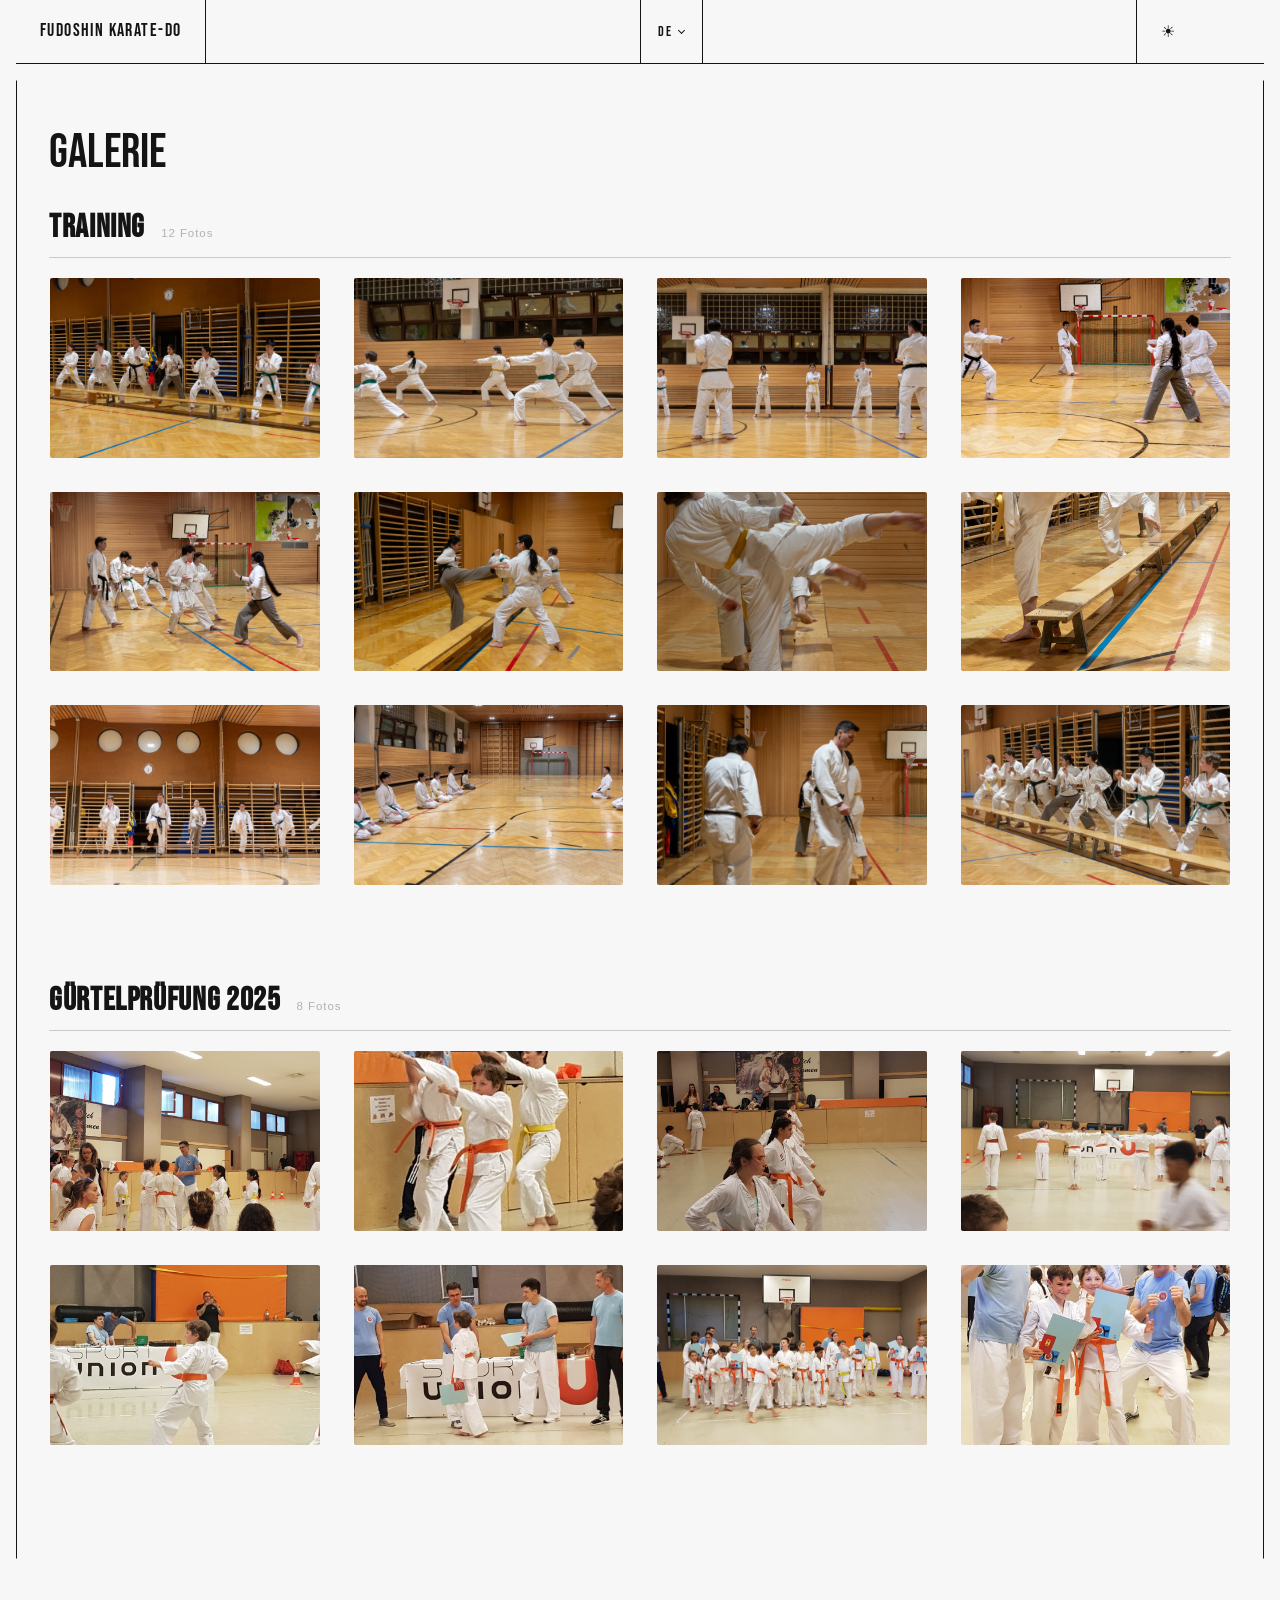
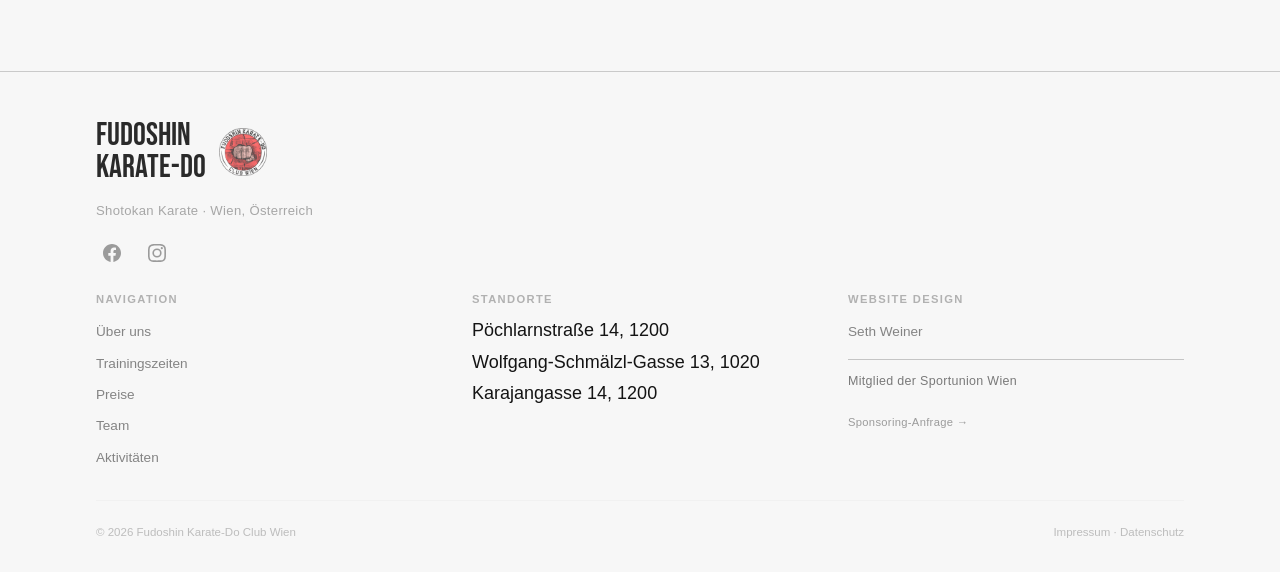
==== commit 74c09144: "Pre-launch polish: SEO tags, Kontakt phone + nav icon, Sport Union footer, remove guide pill, karate" ====
--- a/galerie.html
+++ b/galerie.html
@@ -4,6 +4,11 @@
   <meta name="viewport" content="width=device-width, initial-scale=1.0">
   <title>Galerie — Fudoshin Karate-Do Club Wien</title>
   <meta name="description" content="Fotos aus dem Training, Prüfungen und Veranstaltungen des Fudoshin Karate-Do Club Wien.">
+  <meta property="og:type" content="website">
+  <meta property="og:title" content="Galerie — Fudoshin Karate-Do Club Wien">
+  <meta property="og:description" content="Fotos aus dem Training, Prüfungen und Veranstaltungen des Fudoshin Karate-Do Club Wien.">
+  <meta property="og:image" content="https://fudoshin-karate-wien.netlify.app/images/header-01.jpg">
+  <meta property="og:url" content="https://fudoshin-karate-wien.netlify.app/galerie.html">
   <meta name="theme-color" id="metaThemeColor" content="#000000">
   <link rel="icon" type="image/svg+xml" href="data:image/svg+xml,%3Csvg xmlns='http://www.w3.org/2000/svg' viewBox='0 0 64 64'%3E%3Ccircle cx='32' cy='32' r='22' fill='%23b53a3a' stroke='white' stroke-width='8'/%3E%3C/svg%3E">
   <link rel="preconnect" href="https://fonts.googleapis.com">
--- a/styles.css
+++ b/styles.css
@@ -55,6 +55,7 @@
       .nav__links a:active,
       .nav__overlay a:active,
       .nav__theme:active,
+      .nav__contact-icon:active,
       .nav__lang-btn:active,
       .nav__hamburger:active,
       .form-strip__cta:active,
@@ -257,6 +258,18 @@
     .nav__theme .icon-moon { display: block; }
     [data-theme="light"] .nav__theme .icon-sun  { display: block; }
     [data-theme="light"] .nav__theme .icon-moon { display: none; }
+
+    /* Contact icon */
+    .nav__contact-icon {
+      display: flex; align-items: center; justify-content: center;
+      width: var(--nav-h);
+      border-left: 1px solid var(--color-border);
+      color: var(--color-fg);
+      flex-shrink: 0;
+      transition: background 200ms ease, var(--t-theme);
+    }
+    .nav__contact-icon svg { width: 1.1rem; height: 1.1rem; }
+    .nav__contact-icon:hover { background: var(--color-fg); color: var(--color-bg); }
 
     /* ── Language toggle ── */
     .nav__lang {
@@ -1199,7 +1212,7 @@
       margin-top: 0;
     }
     .team-card--small.is-expanded .team-small__bio {
-      opacity: 0.6; max-height: 30rem;
+      opacity: 0.6; max-height: 60rem;
       margin-top: 0.6rem;
     }
     .team-card--small[data-expandable] { cursor: pointer; }
@@ -1210,6 +1223,8 @@
     .team-card--small[data-expandable].is-expanded .team-small__name::after {
       content: ' −';
     }
+
+    .team-card--small .team-small__bio { text-align: left; }
 
     /* ═══════════════════════════════════════════
        FUNAKOSHI RULES — GRID
@@ -1562,7 +1577,9 @@
     .footer__col ul li a { font-size: 0.85rem; opacity: 0.5; transition: opacity 150ms ease; }
     .footer__col ul li a:hover { opacity: 1; }
     .footer__sportunion {
-      font-size: 0.7rem; opacity: 0.25; margin-top: 1rem;
+      font-size: 0.78rem; opacity: 0.55; margin-top: 1rem;
+      padding-top: 0.8rem;
+      border-top: 1px solid color-mix(in srgb, var(--color-border) 40%, transparent);
     }
     .footer__sponsor-cta {
       margin-top: 0.3rem;
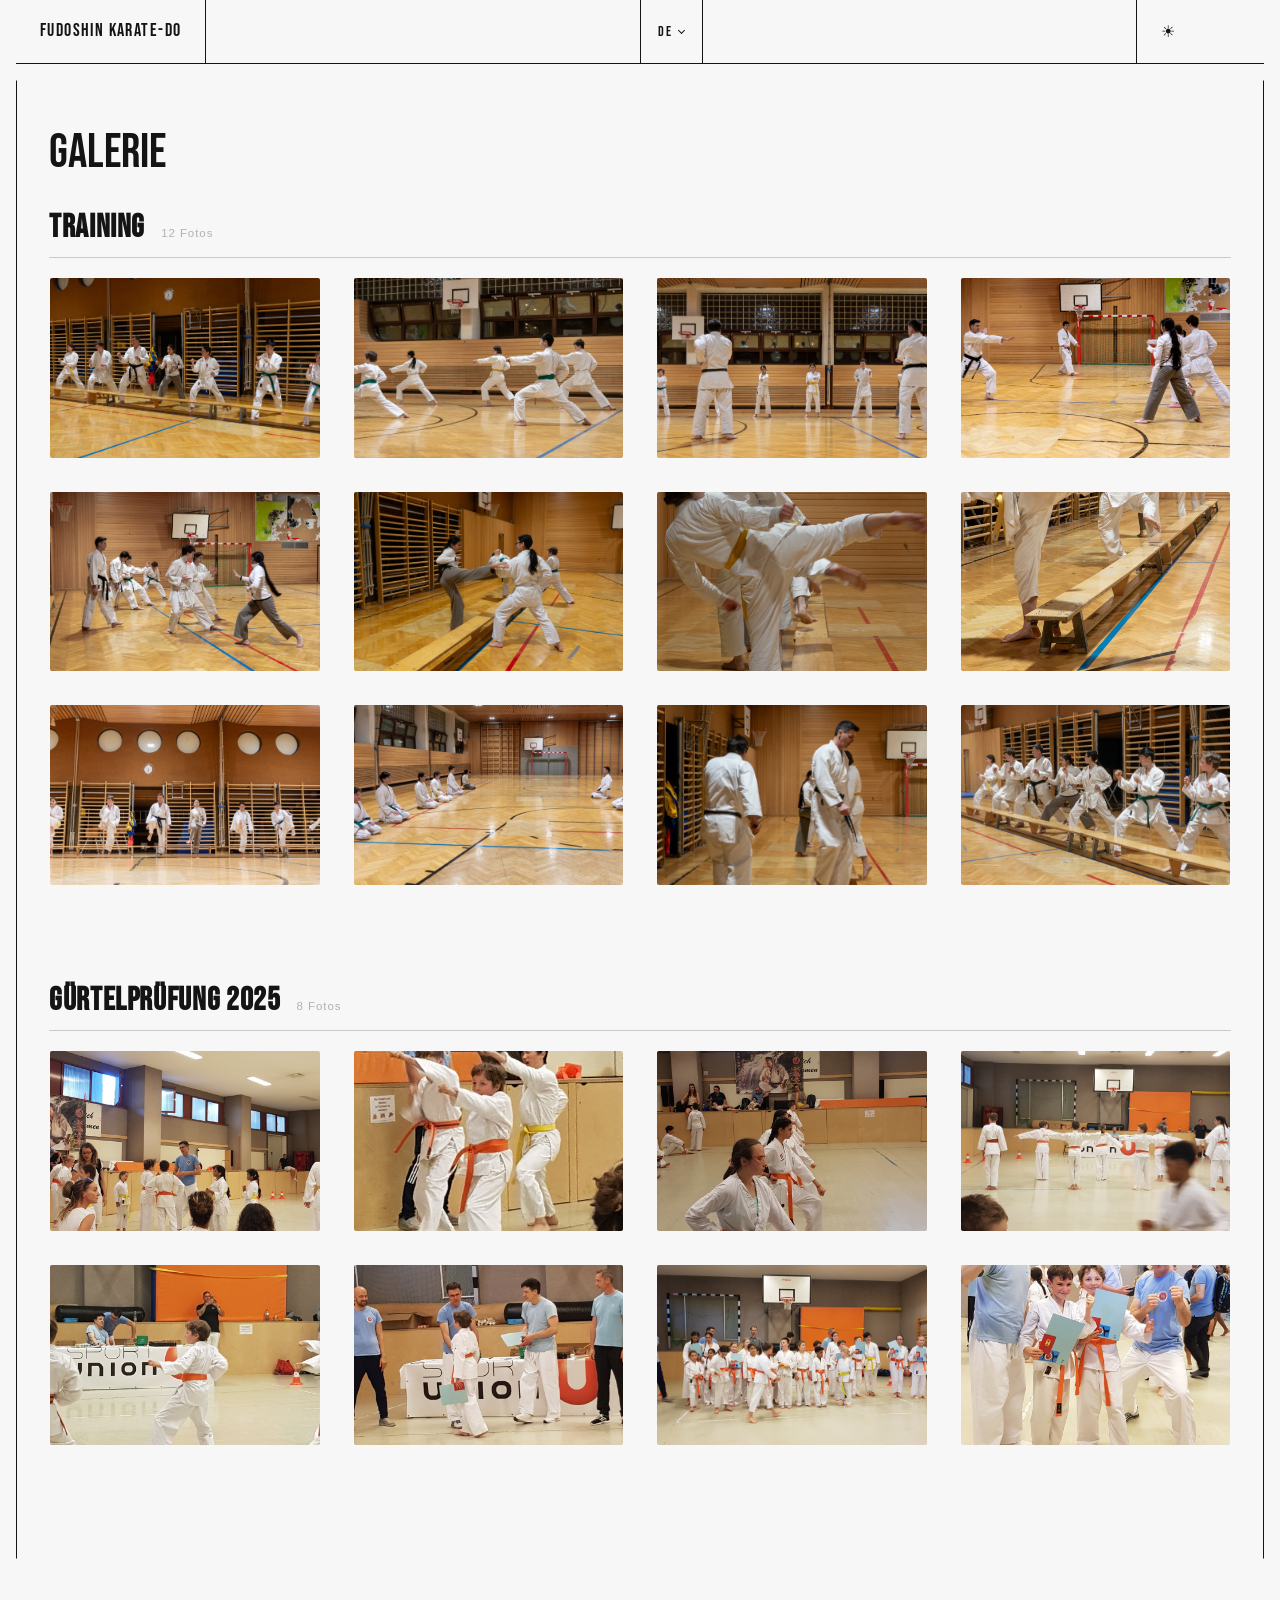
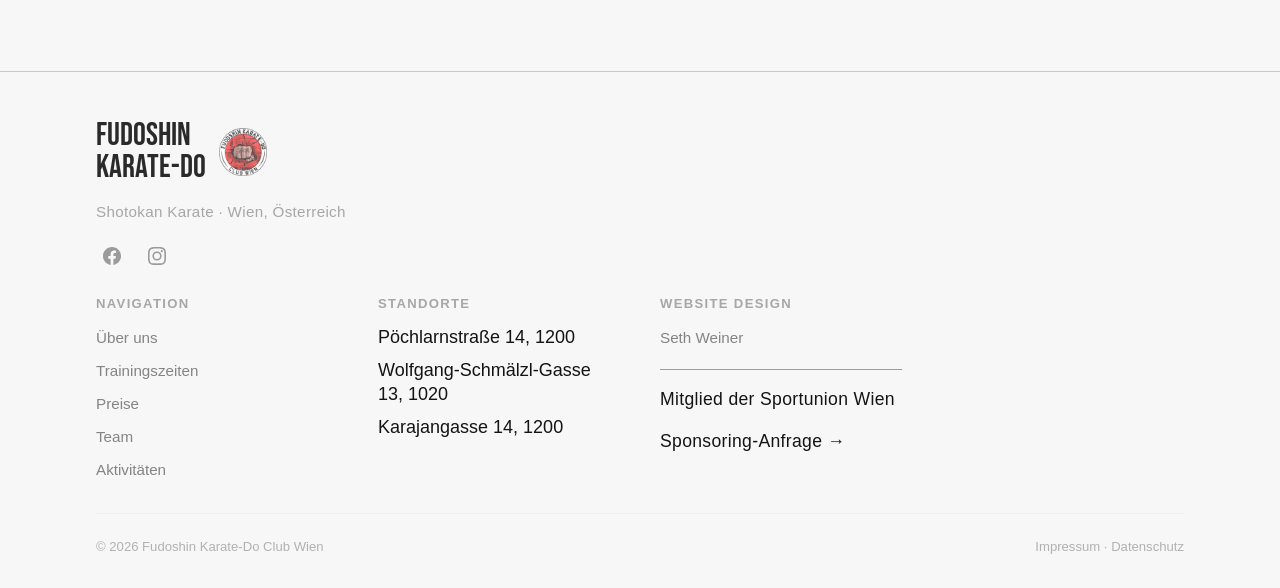
==== commit 26ebb339: "Update OG tags to production domain fudoshin.at Co-Authored-By: Claude Sonnet 4.6 <noreply@anthropic" ====
--- a/galerie.html
+++ b/galerie.html
@@ -7,8 +7,8 @@
   <meta property="og:type" content="website">
   <meta property="og:title" content="Galerie — Fudoshin Karate-Do Club Wien">
   <meta property="og:description" content="Fotos aus dem Training, Prüfungen und Veranstaltungen des Fudoshin Karate-Do Club Wien.">
-  <meta property="og:image" content="https://fudoshin-karate-wien.netlify.app/images/header-01.jpg">
-  <meta property="og:url" content="https://fudoshin-karate-wien.netlify.app/galerie.html">
+  <meta property="og:image" content="https://fudoshin.at/images/header-01.jpg">
+  <meta property="og:url" content="https://fudoshin.at/galerie.html">
   <meta name="theme-color" id="metaThemeColor" content="#000000">
   <link rel="icon" type="image/svg+xml" href="data:image/svg+xml,%3Csvg xmlns='http://www.w3.org/2000/svg' viewBox='0 0 64 64'%3E%3Ccircle cx='32' cy='32' r='22' fill='%23b53a3a' stroke='white' stroke-width='8'/%3E%3C/svg%3E">
   <link rel="preconnect" href="https://fonts.googleapis.com">
--- a/styles.css
+++ b/styles.css
@@ -1556,7 +1556,7 @@
        FOOTER
     ═══════════════════════════════════════════ */
     .footer {
-      display: grid; grid-template-columns: 2fr 1fr 1.5fr auto;
+      display: grid; grid-template-columns: 2fr 1fr 1.5fr 1fr auto;
       gap: 1.5rem 2.5rem;
       padding: 3rem var(--pad) 2rem;
       border-top: 1px solid color-mix(in srgb, var(--color-border) 20%, transparent);
@@ -1566,34 +1566,28 @@
     .footer__brand { grid-column: 1 / 2; }
     .footer__brand-header { display: flex; align-items: center; gap: 0.8rem; margin-bottom: 0.6rem; }
     .footer__brand h2 { font-size: clamp(1.4rem, 2.5vw, 2rem); opacity: 0.9; }
-    .footer__brand p  { opacity: 0.35; font-size: 0.82rem; }
+    .footer__brand p  { opacity: 0.35; font-size: 0.95rem; }
     .footer__brand-logo { width: 48px; height: 48px; opacity: 0.7; }
     .footer__social { display: flex; gap: 0.8rem; margin-top: 1rem; }
     .footer__social a { display: inline-flex; align-items: center; justify-content: center; width: 32px; height: 32px; opacity: 0.4; transition: opacity 150ms ease; }
     .footer__social a:hover { opacity: 1; }
     .footer__social svg { width: 18px; height: 18px; fill: currentColor; }
-    .footer__col h3   { font-size: 0.7rem; text-transform: uppercase; letter-spacing: 0.12em; opacity: 0.3; font-weight: 700; margin-bottom: 0.8rem; }
-    .footer__col ul   { list-style: none; display: grid; row-gap: 0.5rem; }
-    .footer__col ul li a { font-size: 0.85rem; opacity: 0.5; transition: opacity 150ms ease; }
+    .footer__col h3   { font-size: 0.82rem; text-transform: uppercase; letter-spacing: 0.1em; opacity: 0.35; font-weight: 700; margin-bottom: 0.9rem; }
+    .footer__col ul   { list-style: none; display: grid; row-gap: 0.6rem; }
+    .footer__col ul li a { font-size: 0.95rem; opacity: 0.5; transition: opacity 150ms ease; }
     .footer__col ul li a:hover { opacity: 1; }
     .footer__sportunion {
-      font-size: 0.78rem; opacity: 0.55; margin-top: 1rem;
-      padding-top: 0.8rem;
+      display: flex; align-items: center; gap: 0.6rem;
+      margin-top: 1.2rem; padding-top: 1rem;
       border-top: 1px solid color-mix(in srgb, var(--color-border) 40%, transparent);
     }
-    .footer__sponsor-cta {
-      margin-top: 0.3rem;
-    }
-    .footer__sponsor-cta a {
-      font-size: 0.7rem; opacity: 0.4;
-      transition: opacity 150ms ease;
-    }
-    .footer__sponsor-cta a:hover { opacity: 1; }
+    .footer__sportunion-logo { height: 28px; width: auto; opacity: 0.7; }
+    .footer__sportunion span { font-size: 0.88rem; opacity: 0.6; }
     .footer__bottom {
       grid-column: 1 / -1; padding-top: 1.5rem; margin-top: 0.5rem;
       border-top: 1px solid color-mix(in srgb, var(--color-border) 10%, transparent);
       display: flex; justify-content: space-between; align-items: center;
-      font-size: 0.72rem; opacity: 0.25;
+      font-size: 0.82rem; opacity: 0.3;
     }
 
     /* ═══════════════════════════════════════════
@@ -1616,7 +1610,7 @@
       .form-info { grid-column: 1 / -1; padding-right: 0; border-right: none; border-bottom: 1px solid var(--color-border); padding-bottom: 2rem; }
       .form-body { grid-column: 1 / -1; }
       .form-grid { grid-template-columns: 1fr; }
-      .footer { grid-template-columns: 1fr 1fr 1fr; }
+      .footer { grid-template-columns: 1fr 1fr 1fr 1fr; }
       .footer__brand { grid-column: 1 / -1; }
     }
 
